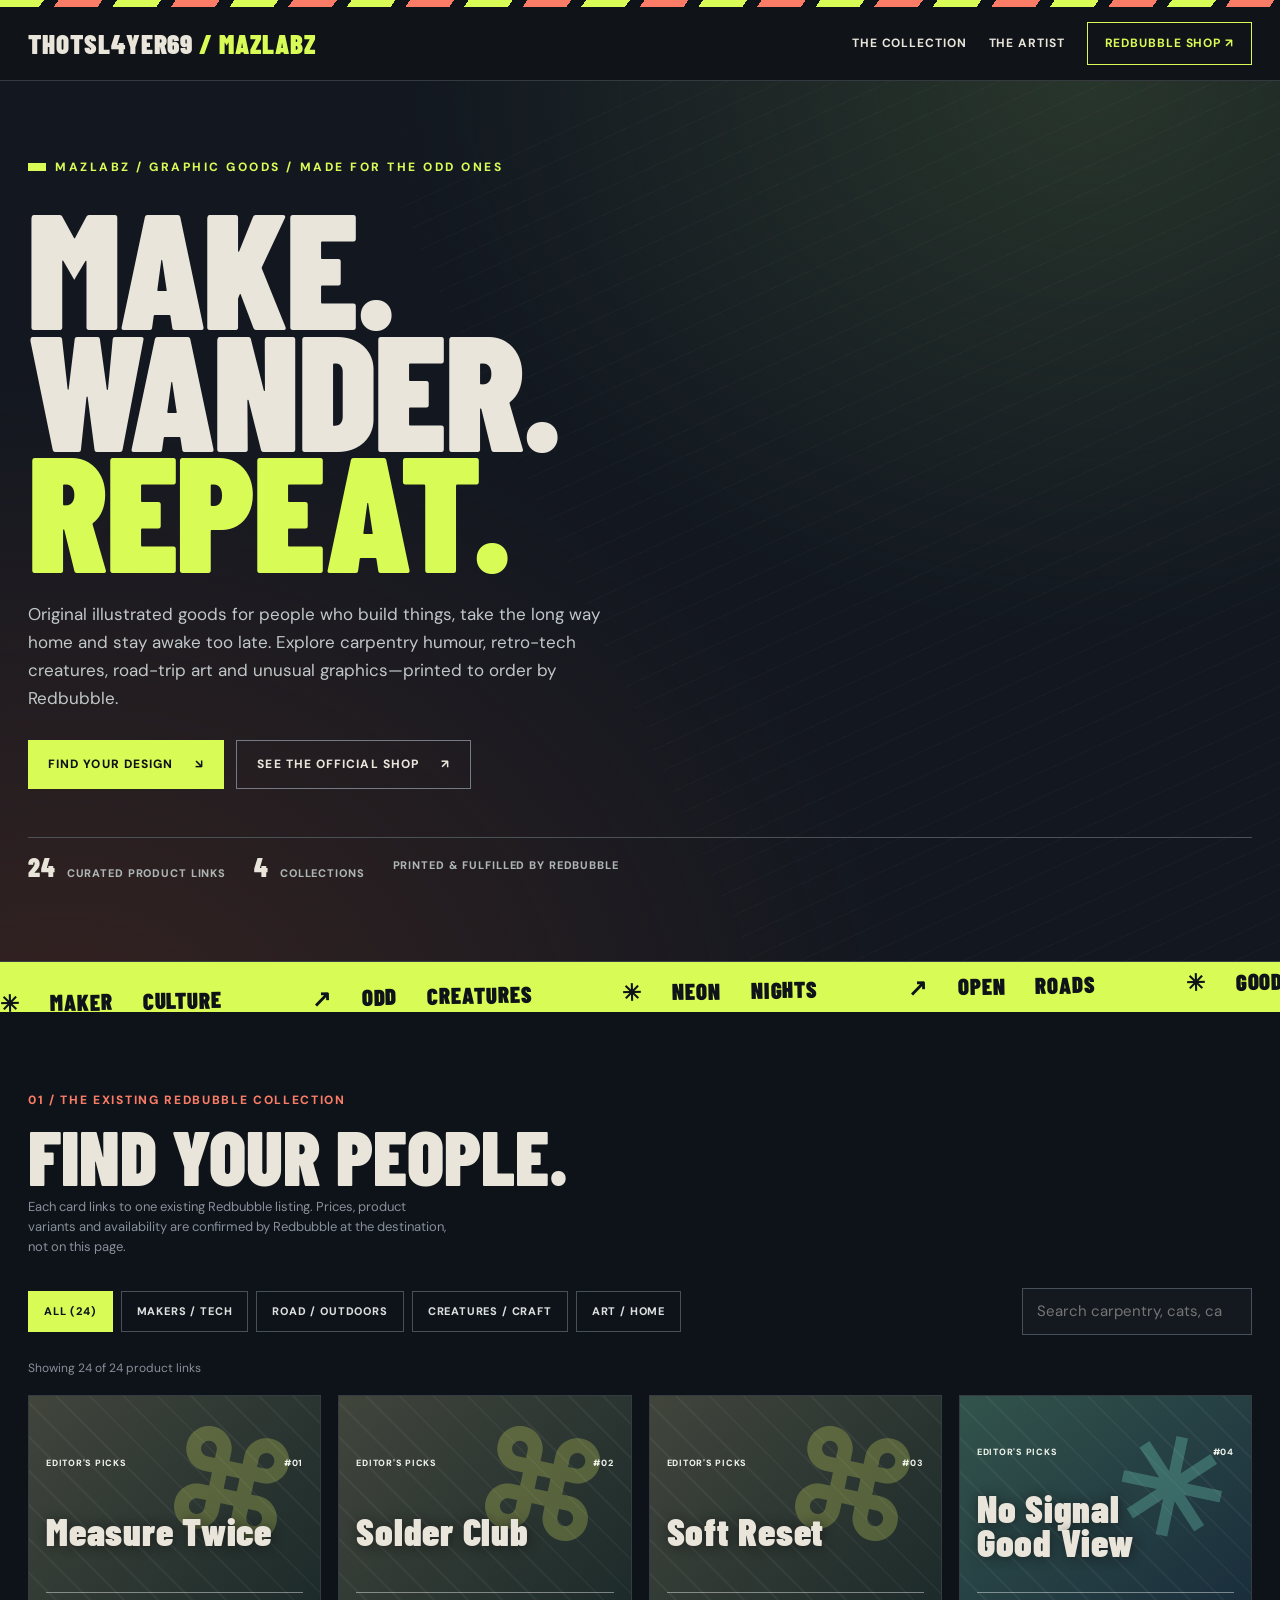
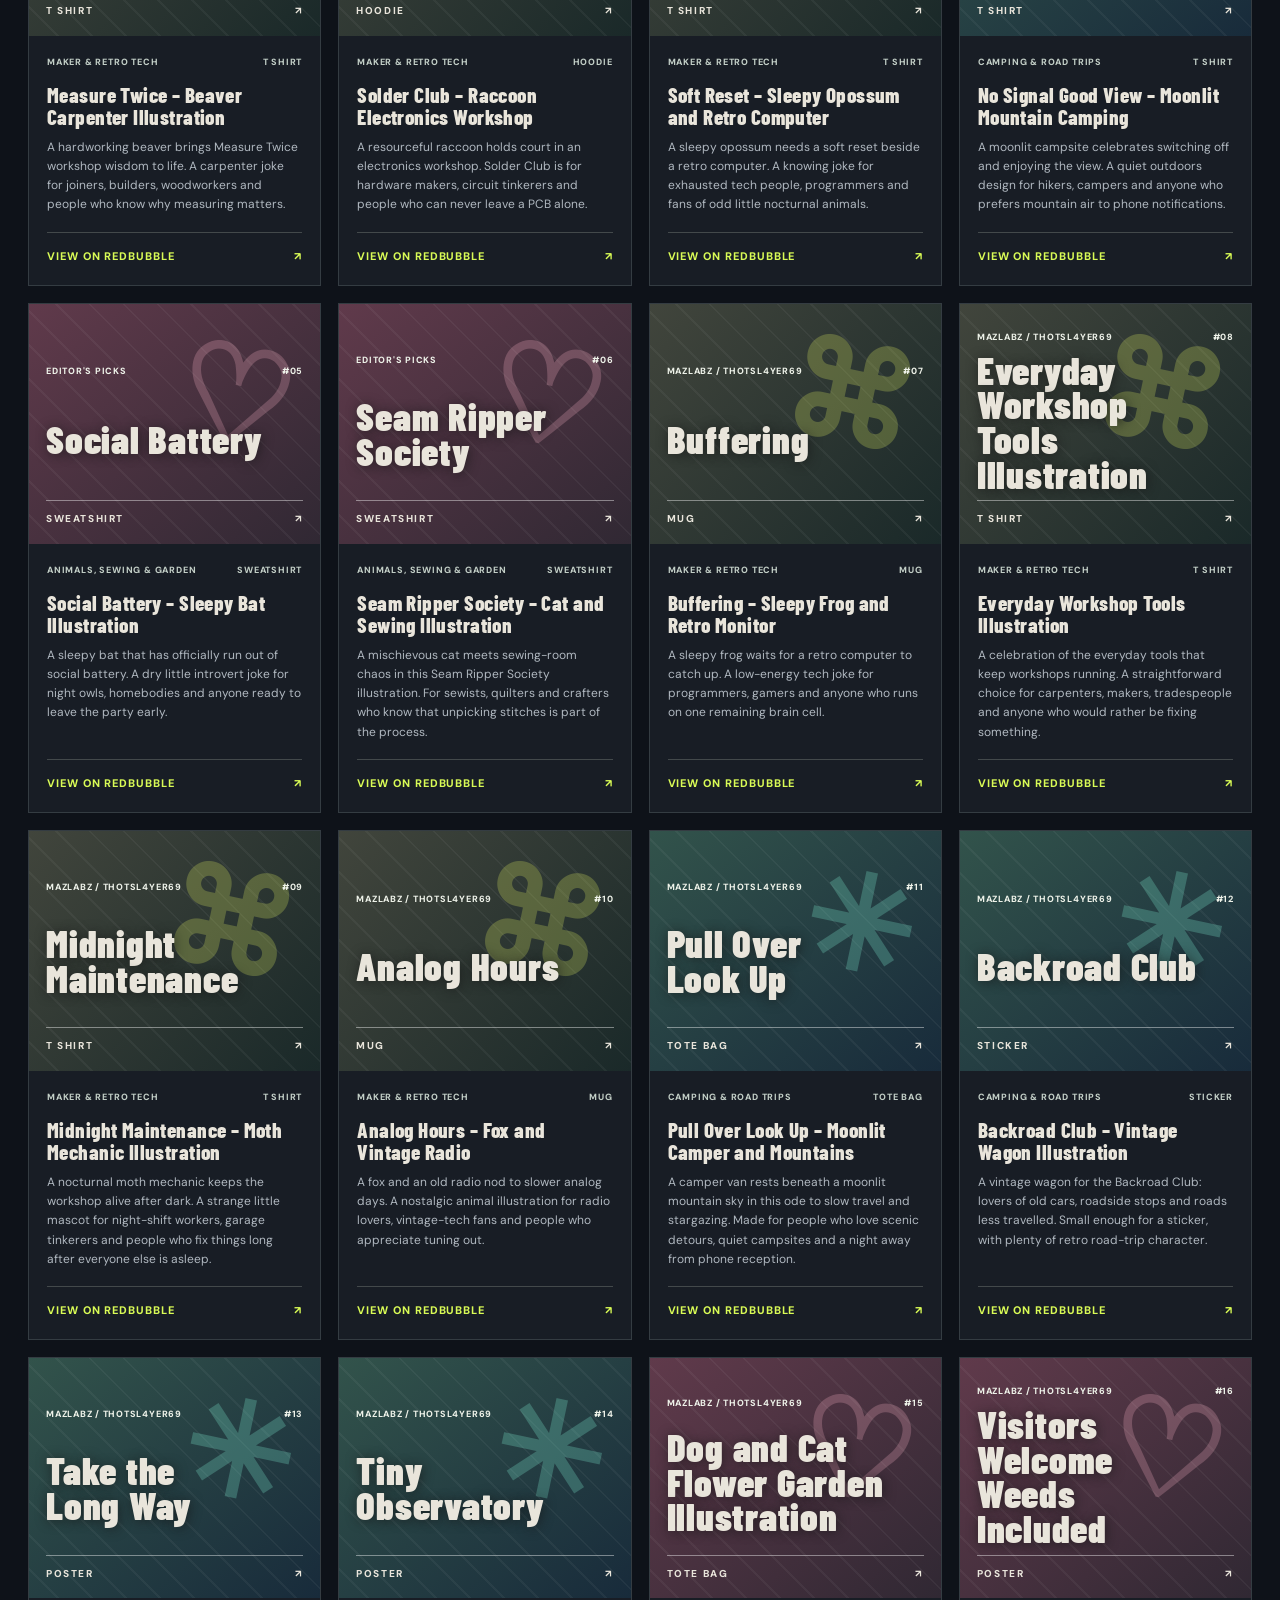
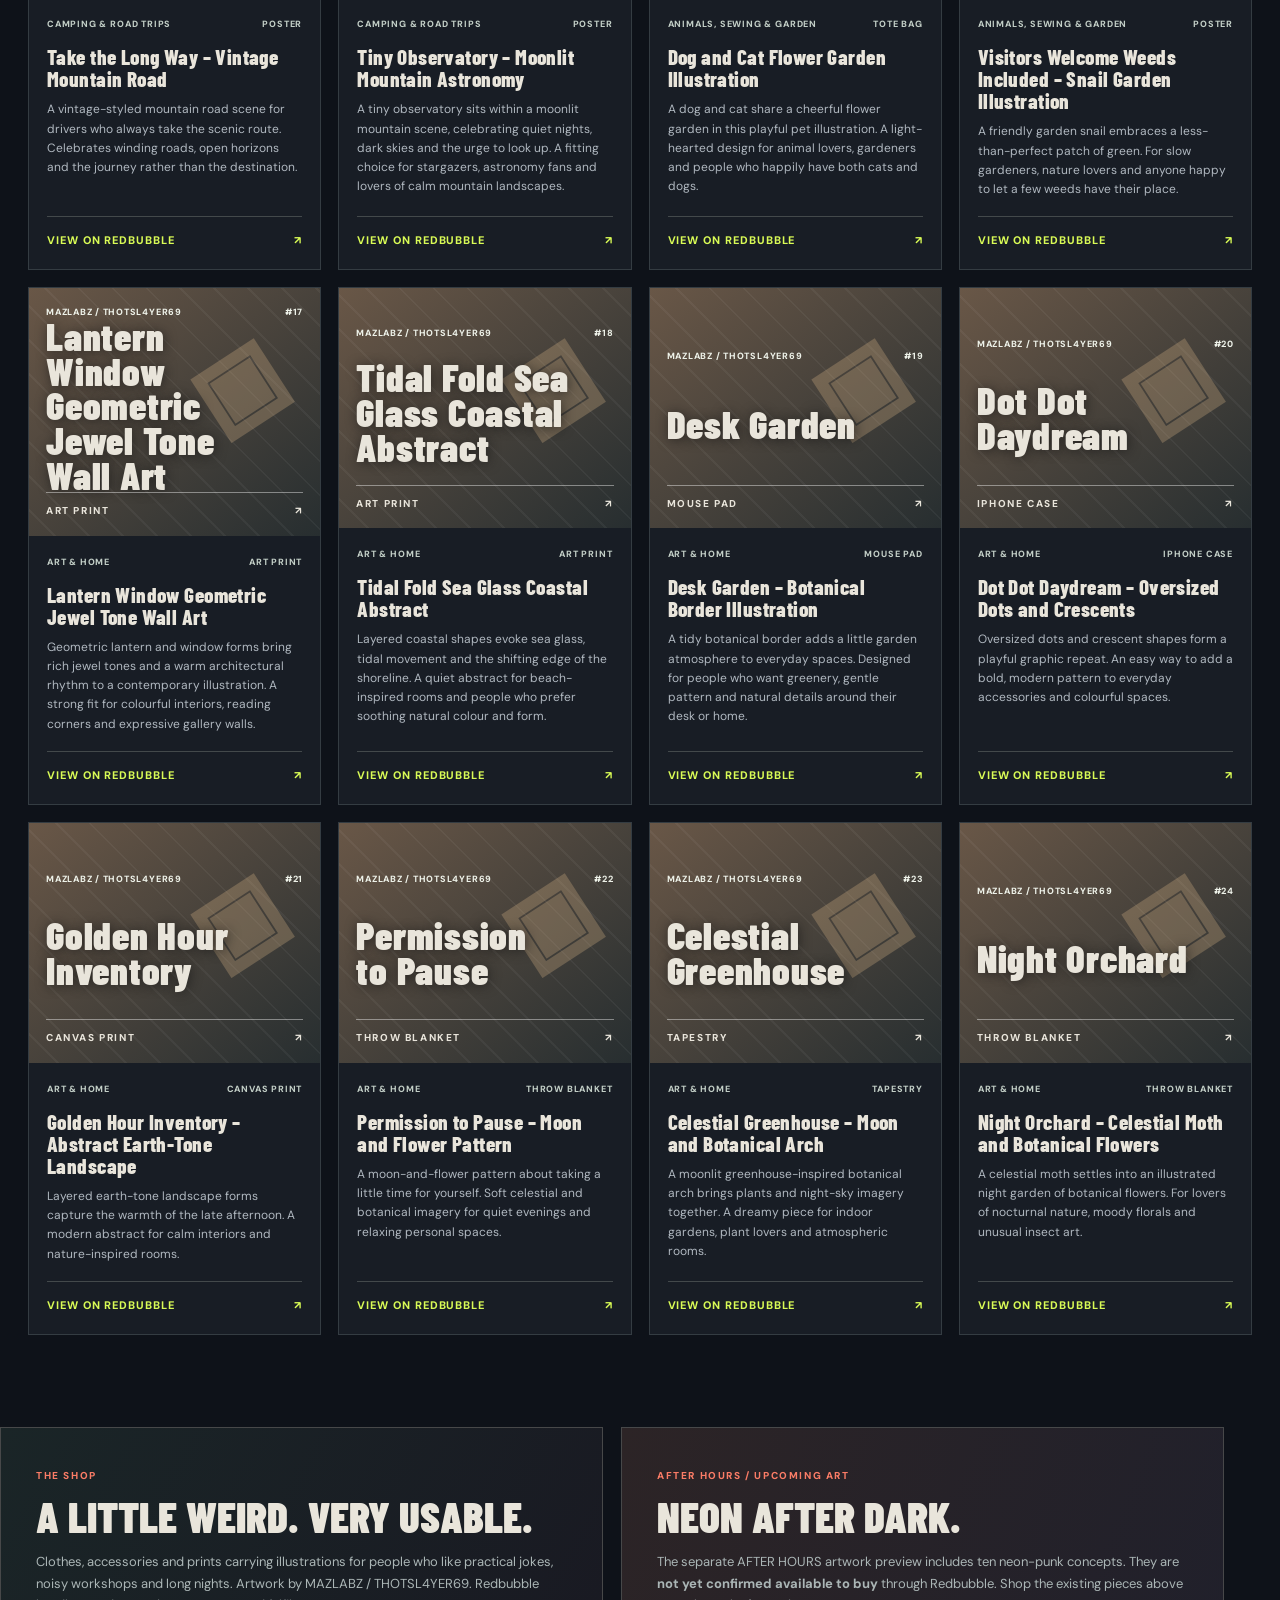
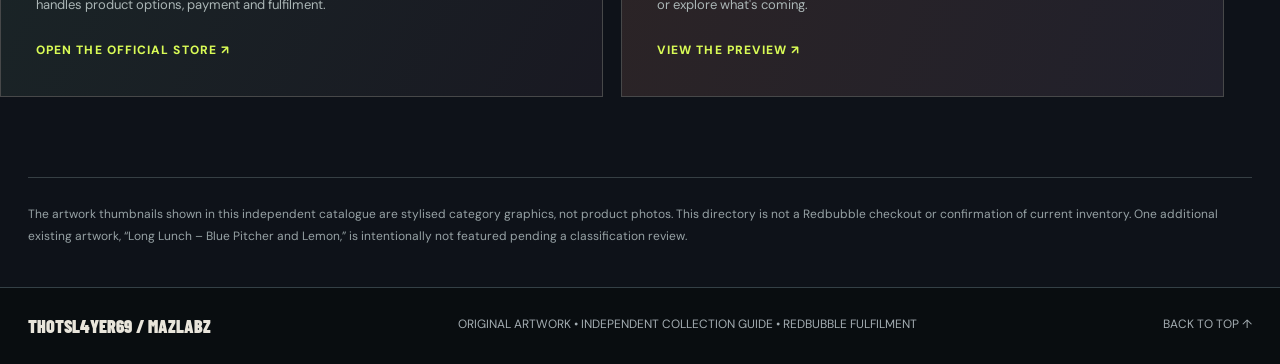
==== shop/index.html @ 7f25a006 "Build 24-design buyer-facing MAZLABZ shop landing page with direct Redbubble links" ====
<!doctype html><html lang="en"><head><meta charset="utf-8"><meta name="viewport" content="width=device-width, initial-scale=1"><meta name="theme-color" content="#101216"><meta name="description" content="MAZLABZ illustrated merch: carpenter humour, retro tech animals, camping artwork, botanical patterns and creative gifts. Explore the THOTSL4YER69 Redbubble shop."><meta property="og:type" content="website"><meta property="og:title" content="THOTSL4YER69 / MAZLABZ — Illustrated Merch"><meta property="og:description" content="Built for the makers, wanderers, night owls and oddballs. Explore 24 existing Redbubble artworks."><title>THOTSL4YER69 — MAZLABZ Graphic Goods</title><script type="application/ld+json">{"@context":"https://schema.org","@type":"CollectionPage","name":"THOTSL4YER69 | MAZLABZ Illustrated Merchandise","description":"Curated MAZLABZ print-on-demand designs for builders, coders, campers, crafters and home decor.","mainEntity":{"@type":"ItemList","numberOfItems":24,"itemListElement":[{"@type":"ListItem","position":1,"name":"Measure Twice – Beaver Carpenter Illustration","url":"https://www.redbubble.com/i/t-shirt/Measure-Twice-Beaver-Carpenter-Illustration-by-ThotSl4yer69/184817399/z5wf"},{"@type":"ListItem","position":2,"name":"Solder Club – Raccoon Electronics Workshop","url":"https://www.redbubble.com/i/hoodie/Solder-Club-Raccoon-Electronics-Workshop-by-ThotSl4yer69/184817513/2j5j"},{"@type":"ListItem","position":3,"name":"Soft Reset – Sleepy Opossum and Retro Computer","url":"https://www.redbubble.com/i/t-shirt/Soft-Reset-Sleepy-Opossum-and-Retro-Computer-by-ThotSl4yer69/184817388/z5wf"},{"@type":"ListItem","position":4,"name":"No Signal Good View – Moonlit Mountain Camping","url":"https://www.redbubble.com/i/t-shirt/No-Signal-Good-View-Moonlit-Mountain-Camping-by-ThotSl4yer69/184817411/z5wf"},{"@type":"ListItem","position":5,"name":"Social Battery – Sleepy Bat Illustration","url":"https://www.redbubble.com/i/sweatshirt/Social-Battery-Sleepy-Bat-Illustration-by-ThotSl4yer69/184817428/du6s"},{"@type":"ListItem","position":6,"name":"Seam Ripper Society – Cat and Sewing Illustration","url":"https://www.redbubble.com/i/sweatshirt/Seam-Ripper-Society-Cat-and-Sewing-Illustration-by-ThotSl4yer69/184817799/du6s"},{"@type":"ListItem","position":7,"name":"Buffering – Sleepy Frog and Retro Monitor","url":"https://www.redbubble.com/i/mug/Buffering-Sleepy-Frog-and-Retro-Monitor-by-ThotSl4yer69/184817575/7yqg"},{"@type":"ListItem","position":8,"name":"Everyday Workshop Tools Illustration","url":"https://www.redbubble.com/i/t-shirt/Everyday-Workshop-Tools-Illustration-by-ThotSl4yer69/184817829/z5wf"},{"@type":"ListItem","position":9,"name":"Midnight Maintenance – Moth Mechanic Illustration","url":"https://www.redbubble.com/i/t-shirt/Midnight-Maintenance-Moth-Mechanic-Illustration-by-ThotSl4yer69/184817359/z5wf"},{"@type":"ListItem","position":10,"name":"Analog Hours – Fox and Vintage Radio","url":"https://www.redbubble.com/i/mug/Analog-Hours-Fox-and-Vintage-Radio-by-ThotSl4yer69/184817556/7yqg"},{"@type":"ListItem","position":11,"name":"Pull Over Look Up – Moonlit Camper and Mountains","url":"https://www.redbubble.com/i/tote-bag/Pull-Over-Look-Up-Moonlit-Camper-and-Mountains-by-ThotSl4yer69/184817808/7prg"},{"@type":"ListItem","position":12,"name":"Backroad Club – Vintage Wagon Illustration","url":"https://www.redbubble.com/i/sticker/Backroad-Club-Vintage-Wagon-Illustration-by-ThotSl4yer69/184817760/7sgk"},{"@type":"ListItem","position":13,"name":"Take the Long Way – Vintage Mountain Road","url":"https://www.redbubble.com/i/poster/Take-the-Long-Way-Vintage-Mountain-Road-by-ThotSl4yer69/184817702/flk2"},{"@type":"ListItem","position":14,"name":"Tiny Observatory – Moonlit Mountain Astronomy","url":"https://www.redbubble.com/i/poster/Tiny-Observatory-Moonlit-Mountain-Astronomy-by-ThotSl4yer69/184817750/flk2"},{"@type":"ListItem","position":15,"name":"Dog and Cat Flower Garden Illustration","url":"https://www.redbubble.com/i/tote-bag/Dog-and-Cat-Flower-Garden-Illustration-by-ThotSl4yer69/184817909/7prg"},{"@type":"ListItem","position":16,"name":"Visitors Welcome Weeds Included – Snail Garden Illustration","url":"https://www.redbubble.com/i/poster/Visitors-Welcome-Weeds-Included-Snail-Garden-Illustration-by-ThotSl4yer69/184817790/flk2"},{"@type":"ListItem","position":17,"name":"Lantern Window Geometric Jewel Tone Wall Art","url":"https://www.redbubble.com/i/art-print/Lantern-Window-Geometric-Jewel-Tone-Wall-Art-by-ThotSl4yer69/184818361/wqnt"},{"@type":"ListItem","position":18,"name":"Tidal Fold Sea Glass Coastal Abstract","url":"https://www.redbubble.com/i/art-print/Tidal-Fold-Sea-Glass-Coastal-Abstract-by-ThotSl4yer69/184818336/wqnt"},{"@type":"ListItem","position":19,"name":"Desk Garden – Botanical Border Illustration","url":"https://www.redbubble.com/i/mouse-pad/Desk-Garden-Botanical-Border-Illustration-by-ThotSl4yer69/184817813/4qvw"},{"@type":"ListItem","position":20,"name":"Dot Dot Daydream – Oversized Dots and Crescents","url":"https://www.redbubble.com/i/iphone-case/Dot-Dot-Daydream-Oversized-Dots-and-Crescents-by-ThotSl4yer69/184817778/hvg3"},{"@type":"ListItem","position":21,"name":"Golden Hour Inventory – Abstract Earth-Tone Landscape","url":"https://www.redbubble.com/i/canvas-print/Golden-Hour-Inventory-Abstract-Earth-Tone-Landscape-by-ThotSl4yer69/184817735/5mul"},{"@type":"ListItem","position":22,"name":"Permission to Pause – Moon and Flower Pattern","url":"https://www.redbubble.com/i/throw-blanket/Permission-to-Pause-Moon-and-Flower-Pattern-by-ThotSl4yer69/184817712/vzy2"},{"@type":"ListItem","position":23,"name":"Celestial Greenhouse – Moon and Botanical Arch","url":"https://www.redbubble.com/i/tapestry/Celestial-Greenhouse-Moon-and-Botanical-Arch-by-ThotSl4yer69/184817685/g6gv"},{"@type":"ListItem","position":24,"name":"Night Orchard – Celestial Moth and Botanical Flowers","url":"https://www.redbubble.com/i/throw-blanket/Night-Orchard-Celestial-Moth-and-Botanical-Flowers-by-ThotSl4yer69/184817659/vzy2"}]}}</script>
<style>
@import url('https://fonts.googleapis.com/css2?family=Barlow+Condensed:wght@600;700;800;900&family=DM+Sans:wght@400;500;600;700&display=swap');
:root{--ink:#0e1219;--ash:#88909b;--bone:#e9e5db;--lime:#d9fb56;--coral:#fa7c66;--line:#394048;--panel:#181d25;--head:'Barlow Condensed',Impact,'Arial Narrow',sans-serif;--body:'DM Sans',system-ui,sans-serif;color-scheme:dark}
*{box-sizing:border-box}html{scroll-behavior:smooth}body{margin:0;color:var(--bone);background:var(--ink);font:15px/1.56 var(--body)}button,input{font:inherit}a{color:inherit;text-decoration:none}a:focus-visible,button:focus-visible,input:focus-visible{outline:3px solid var(--lime);outline-offset:4px}
.rail{height:7px;background:repeating-linear-gradient(125deg,var(--lime) 0 36px,var(--ink) 36px 48px,var(--coral) 48px 84px,var(--ink) 84px 96px)}.wrap{width:min(1410px,calc(100% - 56px));margin:auto}
header{position:sticky;top:0;z-index:9;background:#11151af5;border-bottom:1px solid #353a40;backdrop-filter:blur(13px)}header .wrap{height:73px;display:flex;align-items:center;justify-content:space-between;gap:18px}.logo{font:900 27px/.92 var(--head);letter-spacing:.035em}.logo span{color:var(--lime)}.nav{display:flex;align-items:center;gap:22px;font-weight:700;font-size:12px;letter-spacing:.075em}.nav a:hover,.text-link:hover{color:var(--lime)}.nav .outlined{border:1px solid var(--lime);padding:11px 17px;color:var(--lime)}
.hero{position:relative;overflow:hidden;border-bottom:1px solid var(--line);background:radial-gradient(ellipse at 85% 0%,#28352b,transparent 45%),radial-gradient(ellipse at 5% 110%,#352321,transparent 50%),#121720}.hero:before{content:'';pointer-events:none;position:absolute;inset:-150px -300px -250px auto;width:75%;transform:rotate(-25deg);background:repeating-linear-gradient(0deg,transparent 0 22px,#ffffff06 22px 23px)}.hero .wrap{position:relative;padding:74px 0 79px}.eyebrow{display:inline-flex;align-items:center;gap:9px;color:var(--lime);font:800 12px var(--body);letter-spacing:.21em;text-transform:uppercase}.eyebrow:before{content:'';width:18px;height:8px;background:var(--lime)}h1{font:900 clamp(78px,12.8vw,186px)/.74 var(--head);letter-spacing:-.015em;margin:26px 0 32px;max-width:1300px}h1 em{font-style:normal;color:var(--lime)}.hero p{font-size:17px;line-height:1.65;max-width:610px;color:#c1c8c9}.cta{display:flex;gap:12px;flex-wrap:wrap;margin:28px 0 0}.action{display:inline-flex;gap:22px;justify-content:space-between;align-items:center;padding:14px 20px;text-transform:uppercase;font-size:12px;letter-spacing:.09em;font-weight:800}.action.primary{background:var(--lime);color:var(--ink)}.action.secondary{border:1px solid #737c84}.hero-stats{display:flex;gap:28px;flex-wrap:wrap;margin-top:48px;border-top:1px solid #4b5255;padding-top:19px;color:#aeb5b5;letter-spacing:.08em;font-size:11px;font-weight:800;text-transform:uppercase}.hero-stats strong{color:var(--bone);font:900 26px/.8 var(--head);display:inline-block;margin-right:7px}
.marquee{overflow:hidden;white-space:nowrap;background:var(--lime);color:var(--ink);font:900 23px var(--head);letter-spacing:.04em;padding:11px 0;word-spacing:24px}.marquee span{display:inline-block;transform:rotate(-1deg)}
.catalogue{padding:79px 0 50px}.section-kicker{color:var(--coral);font-weight:800;font-size:12px;letter-spacing:.14em}.section-head{display:flex;align-items:end;justify-content:space-between;gap:15px}.section-head h2{font:900 clamp(46px,6vw,82px)/.95 var(--head);margin:9px 0 5px}.section-head p{font-size:13px;color:var(--ash);max-width:420px;margin:0}.controls{display:flex;align-items:center;justify-content:space-between;gap:16px;flex-wrap:wrap;margin:30px 0 24px}.filters{display:flex;gap:8px;flex-wrap:wrap}.filter{border:1px solid #46505b;background:transparent;color:#dbe0df;padding:11px 15px;font-size:11px;font-weight:800;text-transform:uppercase;letter-spacing:.075em;cursor:pointer;transition:all .16s}.filter[aria-pressed="true"]{background:var(--lime);color:var(--ink);border-color:var(--lime)}.filter:hover{border-color:var(--lime)}.search{border:1px solid #46505b;color:var(--bone);background:#14191f;min-width:230px;padding:11px 14px;outline-offset:4px}.count{color:var(--ash);font-size:12px;margin-bottom:17px}.products{display:grid;grid-template-columns:repeat(4,minmax(0,1fr));gap:17px}.work{background:var(--panel);border:1px solid #343c42;min-width:0;display:flex;flex-direction:column;transition:transform .2s,border-color .2s}.work:hover{border-color:var(--lime);transform:translateY(-4px)}.work[hidden]{display:none}.work-visual{position:relative;min-height:240px;background:linear-gradient(130deg,#41453c,#1a2929);overflow:hidden;display:flex;flex-direction:column;justify-content:space-between;padding:17px}.work-visual:before{content:"";position:absolute;inset:-40% -30%;background:repeating-linear-gradient(35deg,transparent 0 22px,#ffffff0b 22px 24px);transform:rotate(10deg)}.work.road .work-visual{background:linear-gradient(140deg,#32534b,#182b3b)}.work.craft .work-visual{background:linear-gradient(140deg,#603a4b,#302833)}.work.art .work-visual{background:linear-gradient(140deg,#695747,#272e30)}.work-visual-top{position:relative;display:flex;justify-content:space-between;gap:8px;font-weight:800;font-size:9px;letter-spacing:.085em;color:#eef2e9}.sigil{position:absolute;right:26px;top:36px;color:#eafa64;font:900 130px/.8 var(--head);transform:rotate(12deg);opacity:.24}.work.craft .sigil{color:#ffb7ca}.work.road .sigil{color:#88ffe0}.work.art .sigil{color:#fbd099}.work-visual-name{position:relative;font:900 clamp(34px,3vw,48px)/.9 var(--head);letter-spacing:.02em;max-width:92%;text-wrap:balance;text-shadow:1px 1px 12px #151515a8}.work-type{position:relative;font-weight:800;font-size:10px;letter-spacing:.16em;text-transform:uppercase;display:flex;justify-content:space-between;align-items:center;border-top:1px solid #ffffff6a;padding-top:10px}.work-info{padding:19px 18px 20px;display:flex;flex-direction:column;flex:1}.meta{display:flex;justify-content:space-between;gap:6px;color:#c3cfc7;font-size:9px;letter-spacing:.09em;text-transform:uppercase;font-weight:800}.work-info h3{font:800 21px/1.05 var(--head);letter-spacing:.02em;margin:15px 0 10px}.work-info p{margin:0 0 17px;font-size:12px;color:#b0b8c0;flex:1;line-height:1.6}.product-link{display:flex;align-items:center;justify-content:space-between;gap:6px;border-top:1px solid #43494b;padding-top:15px;color:var(--lime);font-weight:800;font-size:11px;letter-spacing:.085em}.product-link:hover{color:#fff}
.zero{display:none;padding:35px;border:1px dashed #637169;color:#ced9cf}.zero.show{display:block}.strip{display:grid;grid-template-columns:1fr 1fr;gap:18px;margin:42px 0 80px}.panel{padding:35px;border:1px solid #474849;background:linear-gradient(120deg,#1a2527,#191922)}.panel.alt{background:linear-gradient(110deg,#2c2426,#20202b)}.panel h2{font:900 43px/1 var(--head);margin:9px 0 13px}.panel p{font-size:13px;color:#abb6b6;line-height:1.65}.panel a{display:inline-block;margin-top:12px;color:var(--lime);font-weight:800;font-size:12px;text-transform:uppercase;letter-spacing:.09em}.panel .chip{font-size:10px;font-weight:800;color:var(--coral);letter-spacing:.16em}.notes{color:#97a2a5;font-size:12px;line-height:1.8;border-top:1px solid #363f44;padding:26px 0 40px}footer{background:#090d10;border-top:1px solid #344046}footer .wrap{display:flex;justify-content:space-between;flex-wrap:wrap;gap:12px;padding:27px 0;color:#a4adb2;font-size:12px}footer strong{font:900 18px var(--head);color:var(--bone)}@media(max-width:1200px){.products{grid-template-columns:repeat(3,minmax(0,1fr))}}@media(max-width:850px){.products{grid-template-columns:repeat(2,minmax(0,1fr))}.strip{grid-template-columns:1fr}}@media(max-width:550px){.wrap{width:calc(100% - 32px)}.nav a:not(.outlined){display:none}.logo{font-size:22px}header .wrap{height:65px}.hero .wrap{padding:60px 0 70px}h1{font-size:clamp(69px,16.6vw,110px)}.hero p{font-size:14px}.hero-stats{gap:13px;font-size:10px}.products{grid-template-columns:1fr;gap:15px}.work-visual{min-height:220px}.work-visual-name{font-size:45px}.catalogue{padding-top:54px}.section-head{display:block}.section-head h2{font-size:56px}.search{width:100%}.strip{margin:26px 0 45px}.panel{padding:23px}.marquee{font-size:17px}.filters{gap:6px}.filter{padding:10px 11px;font-size:10px}}@media(prefers-reduced-motion:reduce){*,*:before,*:after{scroll-behavior:auto!important;transition:none!important}}
</style></head><body><div class="rail"></div><header><div class="wrap"><a class="logo" href="#top">THOTSL4YER69 <span>/ MAZLABZ</span></a><nav class="nav"><a href="#collection">THE COLLECTION</a><a href="#about">THE ARTIST</a><a class="outlined" href="https://www.redbubble.com/people/ThotSl4yer69/shop" target="_blank" rel="noopener noreferrer">REDBUBBLE SHOP ↗</a></nav></div></header><main id="top"><section class="hero"><div class="wrap"><div class="eyebrow">MAZLABZ / GRAPHIC GOODS / MADE FOR THE ODD ONES</div><h1>MAKE.<br>WANDER.<br><em>REPEAT.</em></h1><p>Original illustrated goods for people who build things, take the long way home and stay awake too late. Explore carpentry humour, retro-tech creatures, road-trip art and unusual graphics—printed to order by Redbubble.</p><div class="cta"><a class="action primary" href="#collection">FIND YOUR DESIGN <span aria-hidden="true">↘</span></a><a class="action secondary" href="https://www.redbubble.com/people/ThotSl4yer69/shop" rel="noopener noreferrer" target="_blank">SEE THE OFFICIAL SHOP <span aria-hidden="true">↗</span></a></div><div class="hero-stats"><span><strong>24</strong> CURATED PRODUCT LINKS</span><span><strong>4</strong> COLLECTIONS</span><span>PRINTED &amp; FULFILLED BY REDBUBBLE</span></div></div></section><div class="marquee" aria-hidden="true"><span>✳ MAKER CULTURE&nbsp;&nbsp; ↗ ODD CREATURES&nbsp;&nbsp; ✳ NEON NIGHTS&nbsp;&nbsp; ↗ OPEN ROADS&nbsp;&nbsp; ✳ GOOD TROUBLE&nbsp;&nbsp; ↗ &nbsp;&nbsp; ✳ MAKER CULTURE</span></div><section id="collection" class="catalogue"><div class="wrap"><div class="section-kicker">01 / THE EXISTING REDBUBBLE COLLECTION</div><div class="section-head"><div><h2>FIND YOUR PEOPLE.</h2><p>Each card links to one existing Redbubble listing. Prices, product variants and availability are confirmed by Redbubble at the destination, not on this page.</p></div></div><div class="controls"><div class="filters" role="group" aria-label="Filter by interest"><button type="button" class="filter" data-filter="all" aria-pressed="true">ALL (24)</button><button type="button" class="filter" data-filter="maker" aria-pressed="false">MAKERS / TECH</button><button type="button" class="filter" data-filter="road" aria-pressed="false">ROAD / OUTDOORS</button><button type="button" class="filter" data-filter="craft" aria-pressed="false">CREATURES / CRAFT</button><button type="button" class="filter" data-filter="art" aria-pressed="false">ART / HOME</button></div><input class="search" type="search" autocomplete="off" placeholder="Search carpentry, cats, camping…" aria-label="Search the 24 products"></div><div class="count" id="results" aria-live="polite">Showing all 24 product links</div><div class="products" id="products"><article class="work maker" data-category="maker" data-search="measure twice – beaver carpenter illustration a hardworking beaver brings measure twice workshop wisdom to life. a carpenter joke for joiners, builders, woodworkers and people who know why measuring matters. maker &amp; retro tech t shirt" aria-labelledby="product-0"><div class="work-visual"><div class="art-pattern"></div><span class="sigil" aria-hidden="true">⌘</span><div class="work-visual-top"><span>EDITOR'S PICKS</span><span>#01</span></div><div class="work-visual-name">Measure Twice</div><div class="work-type">T Shirt <span aria-hidden="true">↗</span></div></div><div class="work-info"><div class="meta"><span>Maker &amp; Retro Tech</span><span>T Shirt</span></div><h3 id="product-0">Measure Twice – Beaver Carpenter Illustration</h3><p>A hardworking beaver brings Measure Twice workshop wisdom to life. A carpenter joke for joiners, builders, woodworkers and people who know why measuring matters.</p><a class="product-link" href="https://www.redbubble.com/i/t-shirt/Measure-Twice-Beaver-Carpenter-Illustration-by-ThotSl4yer69/184817399/z5wf" target="_blank" rel="noopener noreferrer" aria-label="See Measure Twice – Beaver Carpenter Illustration on Redbubble">VIEW ON REDBUBBLE <span aria-hidden="true">↗</span></a></div></article>
<article class="work maker" data-category="maker" data-search="solder club – raccoon electronics workshop a resourceful raccoon holds court in an electronics workshop. solder club is for hardware makers, circuit tinkerers and people who can never leave a pcb alone. maker &amp; retro tech hoodie" aria-labelledby="product-1"><div class="work-visual"><div class="art-pattern"></div><span class="sigil" aria-hidden="true">⌘</span><div class="work-visual-top"><span>EDITOR'S PICKS</span><span>#02</span></div><div class="work-visual-name">Solder Club</div><div class="work-type">Hoodie <span aria-hidden="true">↗</span></div></div><div class="work-info"><div class="meta"><span>Maker &amp; Retro Tech</span><span>Hoodie</span></div><h3 id="product-1">Solder Club – Raccoon Electronics Workshop</h3><p>A resourceful raccoon holds court in an electronics workshop. Solder Club is for hardware makers, circuit tinkerers and people who can never leave a PCB alone.</p><a class="product-link" href="https://www.redbubble.com/i/hoodie/Solder-Club-Raccoon-Electronics-Workshop-by-ThotSl4yer69/184817513/2j5j" target="_blank" rel="noopener noreferrer" aria-label="See Solder Club – Raccoon Electronics Workshop on Redbubble">VIEW ON REDBUBBLE <span aria-hidden="true">↗</span></a></div></article>
<article class="work maker" data-category="maker" data-search="soft reset – sleepy opossum and retro computer a sleepy opossum needs a soft reset beside a retro computer. a knowing joke for exhausted tech people, programmers and fans of odd little nocturnal animals. maker &amp; retro tech t shirt" aria-labelledby="product-2"><div class="work-visual"><div class="art-pattern"></div><span class="sigil" aria-hidden="true">⌘</span><div class="work-visual-top"><span>EDITOR'S PICKS</span><span>#03</span></div><div class="work-visual-name">Soft Reset</div><div class="work-type">T Shirt <span aria-hidden="true">↗</span></div></div><div class="work-info"><div class="meta"><span>Maker &amp; Retro Tech</span><span>T Shirt</span></div><h3 id="product-2">Soft Reset – Sleepy Opossum and Retro Computer</h3><p>A sleepy opossum needs a soft reset beside a retro computer. A knowing joke for exhausted tech people, programmers and fans of odd little nocturnal animals.</p><a class="product-link" href="https://www.redbubble.com/i/t-shirt/Soft-Reset-Sleepy-Opossum-and-Retro-Computer-by-ThotSl4yer69/184817388/z5wf" target="_blank" rel="noopener noreferrer" aria-label="See Soft Reset – Sleepy Opossum and Retro Computer on Redbubble">VIEW ON REDBUBBLE <span aria-hidden="true">↗</span></a></div></article>
<article class="work road" data-category="road" data-search="no signal good view – moonlit mountain camping a moonlit campsite celebrates switching off and enjoying the view. a quiet outdoors design for hikers, campers and anyone who prefers mountain air to phone notifications. camping &amp; road trips t shirt" aria-labelledby="product-3"><div class="work-visual"><div class="art-pattern"></div><span class="sigil" aria-hidden="true">✳</span><div class="work-visual-top"><span>EDITOR'S PICKS</span><span>#04</span></div><div class="work-visual-name">No Signal Good View</div><div class="work-type">T Shirt <span aria-hidden="true">↗</span></div></div><div class="work-info"><div class="meta"><span>Camping &amp; Road Trips</span><span>T Shirt</span></div><h3 id="product-3">No Signal Good View – Moonlit Mountain Camping</h3><p>A moonlit campsite celebrates switching off and enjoying the view. A quiet outdoors design for hikers, campers and anyone who prefers mountain air to phone notifications.</p><a class="product-link" href="https://www.redbubble.com/i/t-shirt/No-Signal-Good-View-Moonlit-Mountain-Camping-by-ThotSl4yer69/184817411/z5wf" target="_blank" rel="noopener noreferrer" aria-label="See No Signal Good View – Moonlit Mountain Camping on Redbubble">VIEW ON REDBUBBLE <span aria-hidden="true">↗</span></a></div></article>
<article class="work craft" data-category="craft" data-search="social battery – sleepy bat illustration a sleepy bat that has officially run out of social battery. a dry little introvert joke for night owls, homebodies and anyone ready to leave the party early. animals, sewing &amp; garden sweatshirt" aria-labelledby="product-4"><div class="work-visual"><div class="art-pattern"></div><span class="sigil" aria-hidden="true">♡</span><div class="work-visual-top"><span>EDITOR'S PICKS</span><span>#05</span></div><div class="work-visual-name">Social Battery</div><div class="work-type">Sweatshirt <span aria-hidden="true">↗</span></div></div><div class="work-info"><div class="meta"><span>Animals, Sewing &amp; Garden</span><span>Sweatshirt</span></div><h3 id="product-4">Social Battery – Sleepy Bat Illustration</h3><p>A sleepy bat that has officially run out of social battery. A dry little introvert joke for night owls, homebodies and anyone ready to leave the party early.</p><a class="product-link" href="https://www.redbubble.com/i/sweatshirt/Social-Battery-Sleepy-Bat-Illustration-by-ThotSl4yer69/184817428/du6s" target="_blank" rel="noopener noreferrer" aria-label="See Social Battery – Sleepy Bat Illustration on Redbubble">VIEW ON REDBUBBLE <span aria-hidden="true">↗</span></a></div></article>
<article class="work craft" data-category="craft" data-search="seam ripper society – cat and sewing illustration a mischievous cat meets sewing-room chaos in this seam ripper society illustration. for sewists, quilters and crafters who know that unpicking stitches is part of the process. animals, sewing &amp; garden sweatshirt" aria-labelledby="product-5"><div class="work-visual"><div class="art-pattern"></div><span class="sigil" aria-hidden="true">♡</span><div class="work-visual-top"><span>EDITOR'S PICKS</span><span>#06</span></div><div class="work-visual-name">Seam Ripper Society</div><div class="work-type">Sweatshirt <span aria-hidden="true">↗</span></div></div><div class="work-info"><div class="meta"><span>Animals, Sewing &amp; Garden</span><span>Sweatshirt</span></div><h3 id="product-5">Seam Ripper Society – Cat and Sewing Illustration</h3><p>A mischievous cat meets sewing-room chaos in this Seam Ripper Society illustration. For sewists, quilters and crafters who know that unpicking stitches is part of the process.</p><a class="product-link" href="https://www.redbubble.com/i/sweatshirt/Seam-Ripper-Society-Cat-and-Sewing-Illustration-by-ThotSl4yer69/184817799/du6s" target="_blank" rel="noopener noreferrer" aria-label="See Seam Ripper Society – Cat and Sewing Illustration on Redbubble">VIEW ON REDBUBBLE <span aria-hidden="true">↗</span></a></div></article>
<article class="work maker" data-category="maker" data-search="buffering – sleepy frog and retro monitor a sleepy frog waits for a retro computer to catch up. a low-energy tech joke for programmers, gamers and anyone who runs on one remaining brain cell. maker &amp; retro tech mug" aria-labelledby="product-6"><div class="work-visual"><div class="art-pattern"></div><span class="sigil" aria-hidden="true">⌘</span><div class="work-visual-top"><span>MAZLABZ / THOTSL4YER69</span><span>#07</span></div><div class="work-visual-name">Buffering</div><div class="work-type">Mug <span aria-hidden="true">↗</span></div></div><div class="work-info"><div class="meta"><span>Maker &amp; Retro Tech</span><span>Mug</span></div><h3 id="product-6">Buffering – Sleepy Frog and Retro Monitor</h3><p>A sleepy frog waits for a retro computer to catch up. A low-energy tech joke for programmers, gamers and anyone who runs on one remaining brain cell.</p><a class="product-link" href="https://www.redbubble.com/i/mug/Buffering-Sleepy-Frog-and-Retro-Monitor-by-ThotSl4yer69/184817575/7yqg" target="_blank" rel="noopener noreferrer" aria-label="See Buffering – Sleepy Frog and Retro Monitor on Redbubble">VIEW ON REDBUBBLE <span aria-hidden="true">↗</span></a></div></article>
<article class="work maker" data-category="maker" data-search="everyday workshop tools illustration a celebration of the everyday tools that keep workshops running. a straightforward choice for carpenters, makers, tradespeople and anyone who would rather be fixing something. maker &amp; retro tech t shirt" aria-labelledby="product-7"><div class="work-visual"><div class="art-pattern"></div><span class="sigil" aria-hidden="true">⌘</span><div class="work-visual-top"><span>MAZLABZ / THOTSL4YER69</span><span>#08</span></div><div class="work-visual-name">Everyday Workshop Tools Illustration</div><div class="work-type">T Shirt <span aria-hidden="true">↗</span></div></div><div class="work-info"><div class="meta"><span>Maker &amp; Retro Tech</span><span>T Shirt</span></div><h3 id="product-7">Everyday Workshop Tools Illustration</h3><p>A celebration of the everyday tools that keep workshops running. A straightforward choice for carpenters, makers, tradespeople and anyone who would rather be fixing something.</p><a class="product-link" href="https://www.redbubble.com/i/t-shirt/Everyday-Workshop-Tools-Illustration-by-ThotSl4yer69/184817829/z5wf" target="_blank" rel="noopener noreferrer" aria-label="See Everyday Workshop Tools Illustration on Redbubble">VIEW ON REDBUBBLE <span aria-hidden="true">↗</span></a></div></article>
<article class="work maker" data-category="maker" data-search="midnight maintenance – moth mechanic illustration a nocturnal moth mechanic keeps the workshop alive after dark. a strange little mascot for night-shift workers, garage tinkerers and people who fix things long after everyone else is asleep. maker &amp; retro tech t shirt" aria-labelledby="product-8"><div class="work-visual"><div class="art-pattern"></div><span class="sigil" aria-hidden="true">⌘</span><div class="work-visual-top"><span>MAZLABZ / THOTSL4YER69</span><span>#09</span></div><div class="work-visual-name">Midnight Maintenance</div><div class="work-type">T Shirt <span aria-hidden="true">↗</span></div></div><div class="work-info"><div class="meta"><span>Maker &amp; Retro Tech</span><span>T Shirt</span></div><h3 id="product-8">Midnight Maintenance – Moth Mechanic Illustration</h3><p>A nocturnal moth mechanic keeps the workshop alive after dark. A strange little mascot for night-shift workers, garage tinkerers and people who fix things long after everyone else is asleep.</p><a class="product-link" href="https://www.redbubble.com/i/t-shirt/Midnight-Maintenance-Moth-Mechanic-Illustration-by-ThotSl4yer69/184817359/z5wf" target="_blank" rel="noopener noreferrer" aria-label="See Midnight Maintenance – Moth Mechanic Illustration on Redbubble">VIEW ON REDBUBBLE <span aria-hidden="true">↗</span></a></div></article>
<article class="work maker" data-category="maker" data-search="analog hours – fox and vintage radio a fox and an old radio nod to slower analog days. a nostalgic animal illustration for radio lovers, vintage-tech fans and people who appreciate tuning out. maker &amp; retro tech mug" aria-labelledby="product-9"><div class="work-visual"><div class="art-pattern"></div><span class="sigil" aria-hidden="true">⌘</span><div class="work-visual-top"><span>MAZLABZ / THOTSL4YER69</span><span>#10</span></div><div class="work-visual-name">Analog Hours</div><div class="work-type">Mug <span aria-hidden="true">↗</span></div></div><div class="work-info"><div class="meta"><span>Maker &amp; Retro Tech</span><span>Mug</span></div><h3 id="product-9">Analog Hours – Fox and Vintage Radio</h3><p>A fox and an old radio nod to slower analog days. A nostalgic animal illustration for radio lovers, vintage-tech fans and people who appreciate tuning out.</p><a class="product-link" href="https://www.redbubble.com/i/mug/Analog-Hours-Fox-and-Vintage-Radio-by-ThotSl4yer69/184817556/7yqg" target="_blank" rel="noopener noreferrer" aria-label="See Analog Hours – Fox and Vintage Radio on Redbubble">VIEW ON REDBUBBLE <span aria-hidden="true">↗</span></a></div></article>
<article class="work road" data-category="road" data-search="pull over look up – moonlit camper and mountains a camper van rests beneath a moonlit mountain sky in this ode to slow travel and stargazing. made for people who love scenic detours, quiet campsites and a night away from phone reception. camping &amp; road trips tote bag" aria-labelledby="product-10"><div class="work-visual"><div class="art-pattern"></div><span class="sigil" aria-hidden="true">✳</span><div class="work-visual-top"><span>MAZLABZ / THOTSL4YER69</span><span>#11</span></div><div class="work-visual-name">Pull Over Look Up</div><div class="work-type">Tote Bag <span aria-hidden="true">↗</span></div></div><div class="work-info"><div class="meta"><span>Camping &amp; Road Trips</span><span>Tote Bag</span></div><h3 id="product-10">Pull Over Look Up – Moonlit Camper and Mountains</h3><p>A camper van rests beneath a moonlit mountain sky in this ode to slow travel and stargazing. Made for people who love scenic detours, quiet campsites and a night away from phone reception.</p><a class="product-link" href="https://www.redbubble.com/i/tote-bag/Pull-Over-Look-Up-Moonlit-Camper-and-Mountains-by-ThotSl4yer69/184817808/7prg" target="_blank" rel="noopener noreferrer" aria-label="See Pull Over Look Up – Moonlit Camper and Mountains on Redbubble">VIEW ON REDBUBBLE <span aria-hidden="true">↗</span></a></div></article>
<article class="work road" data-category="road" data-search="backroad club – vintage wagon illustration a vintage wagon for the backroad club: lovers of old cars, roadside stops and roads less travelled. small enough for a sticker, with plenty of retro road-trip character. camping &amp; road trips sticker" aria-labelledby="product-11"><div class="work-visual"><div class="art-pattern"></div><span class="sigil" aria-hidden="true">✳</span><div class="work-visual-top"><span>MAZLABZ / THOTSL4YER69</span><span>#12</span></div><div class="work-visual-name">Backroad Club</div><div class="work-type">Sticker <span aria-hidden="true">↗</span></div></div><div class="work-info"><div class="meta"><span>Camping &amp; Road Trips</span><span>Sticker</span></div><h3 id="product-11">Backroad Club – Vintage Wagon Illustration</h3><p>A vintage wagon for the Backroad Club: lovers of old cars, roadside stops and roads less travelled. Small enough for a sticker, with plenty of retro road-trip character.</p><a class="product-link" href="https://www.redbubble.com/i/sticker/Backroad-Club-Vintage-Wagon-Illustration-by-ThotSl4yer69/184817760/7sgk" target="_blank" rel="noopener noreferrer" aria-label="See Backroad Club – Vintage Wagon Illustration on Redbubble">VIEW ON REDBUBBLE <span aria-hidden="true">↗</span></a></div></article>
<article class="work road" data-category="road" data-search="take the long way – vintage mountain road a vintage-styled mountain road scene for drivers who always take the scenic route. celebrates winding roads, open horizons and the journey rather than the destination. camping &amp; road trips poster" aria-labelledby="product-12"><div class="work-visual"><div class="art-pattern"></div><span class="sigil" aria-hidden="true">✳</span><div class="work-visual-top"><span>MAZLABZ / THOTSL4YER69</span><span>#13</span></div><div class="work-visual-name">Take the Long Way</div><div class="work-type">Poster <span aria-hidden="true">↗</span></div></div><div class="work-info"><div class="meta"><span>Camping &amp; Road Trips</span><span>Poster</span></div><h3 id="product-12">Take the Long Way – Vintage Mountain Road</h3><p>A vintage-styled mountain road scene for drivers who always take the scenic route. Celebrates winding roads, open horizons and the journey rather than the destination.</p><a class="product-link" href="https://www.redbubble.com/i/poster/Take-the-Long-Way-Vintage-Mountain-Road-by-ThotSl4yer69/184817702/flk2" target="_blank" rel="noopener noreferrer" aria-label="See Take the Long Way – Vintage Mountain Road on Redbubble">VIEW ON REDBUBBLE <span aria-hidden="true">↗</span></a></div></article>
<article class="work road" data-category="road" data-search="tiny observatory – moonlit mountain astronomy a tiny observatory sits within a moonlit mountain scene, celebrating quiet nights, dark skies and the urge to look up. a fitting choice for stargazers, astronomy fans and lovers of calm mountain landscapes. camping &amp; road trips poster" aria-labelledby="product-13"><div class="work-visual"><div class="art-pattern"></div><span class="sigil" aria-hidden="true">✳</span><div class="work-visual-top"><span>MAZLABZ / THOTSL4YER69</span><span>#14</span></div><div class="work-visual-name">Tiny Observatory</div><div class="work-type">Poster <span aria-hidden="true">↗</span></div></div><div class="work-info"><div class="meta"><span>Camping &amp; Road Trips</span><span>Poster</span></div><h3 id="product-13">Tiny Observatory – Moonlit Mountain Astronomy</h3><p>A tiny observatory sits within a moonlit mountain scene, celebrating quiet nights, dark skies and the urge to look up. A fitting choice for stargazers, astronomy fans and lovers of calm mountain landscapes.</p><a class="product-link" href="https://www.redbubble.com/i/poster/Tiny-Observatory-Moonlit-Mountain-Astronomy-by-ThotSl4yer69/184817750/flk2" target="_blank" rel="noopener noreferrer" aria-label="See Tiny Observatory – Moonlit Mountain Astronomy on Redbubble">VIEW ON REDBUBBLE <span aria-hidden="true">↗</span></a></div></article>
<article class="work craft" data-category="craft" data-search="dog and cat flower garden illustration a dog and cat share a cheerful flower garden in this playful pet illustration. a light-hearted design for animal lovers, gardeners and people who happily have both cats and dogs. animals, sewing &amp; garden tote bag" aria-labelledby="product-14"><div class="work-visual"><div class="art-pattern"></div><span class="sigil" aria-hidden="true">♡</span><div class="work-visual-top"><span>MAZLABZ / THOTSL4YER69</span><span>#15</span></div><div class="work-visual-name">Dog and Cat Flower Garden Illustration</div><div class="work-type">Tote Bag <span aria-hidden="true">↗</span></div></div><div class="work-info"><div class="meta"><span>Animals, Sewing &amp; Garden</span><span>Tote Bag</span></div><h3 id="product-14">Dog and Cat Flower Garden Illustration</h3><p>A dog and cat share a cheerful flower garden in this playful pet illustration. A light-hearted design for animal lovers, gardeners and people who happily have both cats and dogs.</p><a class="product-link" href="https://www.redbubble.com/i/tote-bag/Dog-and-Cat-Flower-Garden-Illustration-by-ThotSl4yer69/184817909/7prg" target="_blank" rel="noopener noreferrer" aria-label="See Dog and Cat Flower Garden Illustration on Redbubble">VIEW ON REDBUBBLE <span aria-hidden="true">↗</span></a></div></article>
<article class="work craft" data-category="craft" data-search="visitors welcome weeds included – snail garden illustration a friendly garden snail embraces a less-than-perfect patch of green. for slow gardeners, nature lovers and anyone happy to let a few weeds have their place. animals, sewing &amp; garden poster" aria-labelledby="product-15"><div class="work-visual"><div class="art-pattern"></div><span class="sigil" aria-hidden="true">♡</span><div class="work-visual-top"><span>MAZLABZ / THOTSL4YER69</span><span>#16</span></div><div class="work-visual-name">Visitors Welcome Weeds Included</div><div class="work-type">Poster <span aria-hidden="true">↗</span></div></div><div class="work-info"><div class="meta"><span>Animals, Sewing &amp; Garden</span><span>Poster</span></div><h3 id="product-15">Visitors Welcome Weeds Included – Snail Garden Illustration</h3><p>A friendly garden snail embraces a less-than-perfect patch of green. For slow gardeners, nature lovers and anyone happy to let a few weeds have their place.</p><a class="product-link" href="https://www.redbubble.com/i/poster/Visitors-Welcome-Weeds-Included-Snail-Garden-Illustration-by-ThotSl4yer69/184817790/flk2" target="_blank" rel="noopener noreferrer" aria-label="See Visitors Welcome Weeds Included – Snail Garden Illustration on Redbubble">VIEW ON REDBUBBLE <span aria-hidden="true">↗</span></a></div></article>
<article class="work art" data-category="art" data-search="lantern window geometric jewel tone wall art geometric lantern and window forms bring rich jewel tones and a warm architectural rhythm to a contemporary illustration. a strong fit for colourful interiors, reading corners and expressive gallery walls. art &amp; home art print" aria-labelledby="product-16"><div class="work-visual"><div class="art-pattern"></div><span class="sigil" aria-hidden="true">◈</span><div class="work-visual-top"><span>MAZLABZ / THOTSL4YER69</span><span>#17</span></div><div class="work-visual-name">Lantern Window Geometric Jewel Tone Wall Art</div><div class="work-type">Art Print <span aria-hidden="true">↗</span></div></div><div class="work-info"><div class="meta"><span>Art &amp; Home</span><span>Art Print</span></div><h3 id="product-16">Lantern Window Geometric Jewel Tone Wall Art</h3><p>Geometric lantern and window forms bring rich jewel tones and a warm architectural rhythm to a contemporary illustration. A strong fit for colourful interiors, reading corners and expressive gallery walls.</p><a class="product-link" href="https://www.redbubble.com/i/art-print/Lantern-Window-Geometric-Jewel-Tone-Wall-Art-by-ThotSl4yer69/184818361/wqnt" target="_blank" rel="noopener noreferrer" aria-label="See Lantern Window Geometric Jewel Tone Wall Art on Redbubble">VIEW ON REDBUBBLE <span aria-hidden="true">↗</span></a></div></article>
<article class="work art" data-category="art" data-search="tidal fold sea glass coastal abstract layered coastal shapes evoke sea glass, tidal movement and the shifting edge of the shoreline. a quiet abstract for beach-inspired rooms and people who prefer soothing natural colour and form. art &amp; home art print" aria-labelledby="product-17"><div class="work-visual"><div class="art-pattern"></div><span class="sigil" aria-hidden="true">◈</span><div class="work-visual-top"><span>MAZLABZ / THOTSL4YER69</span><span>#18</span></div><div class="work-visual-name">Tidal Fold Sea Glass Coastal Abstract</div><div class="work-type">Art Print <span aria-hidden="true">↗</span></div></div><div class="work-info"><div class="meta"><span>Art &amp; Home</span><span>Art Print</span></div><h3 id="product-17">Tidal Fold Sea Glass Coastal Abstract</h3><p>Layered coastal shapes evoke sea glass, tidal movement and the shifting edge of the shoreline. A quiet abstract for beach-inspired rooms and people who prefer soothing natural colour and form.</p><a class="product-link" href="https://www.redbubble.com/i/art-print/Tidal-Fold-Sea-Glass-Coastal-Abstract-by-ThotSl4yer69/184818336/wqnt" target="_blank" rel="noopener noreferrer" aria-label="See Tidal Fold Sea Glass Coastal Abstract on Redbubble">VIEW ON REDBUBBLE <span aria-hidden="true">↗</span></a></div></article>
<article class="work art" data-category="art" data-search="desk garden – botanical border illustration a tidy botanical border adds a little garden atmosphere to everyday spaces. designed for people who want greenery, gentle pattern and natural details around their desk or home. art &amp; home mouse pad" aria-labelledby="product-18"><div class="work-visual"><div class="art-pattern"></div><span class="sigil" aria-hidden="true">◈</span><div class="work-visual-top"><span>MAZLABZ / THOTSL4YER69</span><span>#19</span></div><div class="work-visual-name">Desk Garden</div><div class="work-type">Mouse Pad <span aria-hidden="true">↗</span></div></div><div class="work-info"><div class="meta"><span>Art &amp; Home</span><span>Mouse Pad</span></div><h3 id="product-18">Desk Garden – Botanical Border Illustration</h3><p>A tidy botanical border adds a little garden atmosphere to everyday spaces. Designed for people who want greenery, gentle pattern and natural details around their desk or home.</p><a class="product-link" href="https://www.redbubble.com/i/mouse-pad/Desk-Garden-Botanical-Border-Illustration-by-ThotSl4yer69/184817813/4qvw" target="_blank" rel="noopener noreferrer" aria-label="See Desk Garden – Botanical Border Illustration on Redbubble">VIEW ON REDBUBBLE <span aria-hidden="true">↗</span></a></div></article>
<article class="work art" data-category="art" data-search="dot dot daydream – oversized dots and crescents oversized dots and crescent shapes form a playful graphic repeat. an easy way to add a bold, modern pattern to everyday accessories and colourful spaces. art &amp; home iphone case" aria-labelledby="product-19"><div class="work-visual"><div class="art-pattern"></div><span class="sigil" aria-hidden="true">◈</span><div class="work-visual-top"><span>MAZLABZ / THOTSL4YER69</span><span>#20</span></div><div class="work-visual-name">Dot Dot Daydream</div><div class="work-type">Iphone Case <span aria-hidden="true">↗</span></div></div><div class="work-info"><div class="meta"><span>Art &amp; Home</span><span>Iphone Case</span></div><h3 id="product-19">Dot Dot Daydream – Oversized Dots and Crescents</h3><p>Oversized dots and crescent shapes form a playful graphic repeat. An easy way to add a bold, modern pattern to everyday accessories and colourful spaces.</p><a class="product-link" href="https://www.redbubble.com/i/iphone-case/Dot-Dot-Daydream-Oversized-Dots-and-Crescents-by-ThotSl4yer69/184817778/hvg3" target="_blank" rel="noopener noreferrer" aria-label="See Dot Dot Daydream – Oversized Dots and Crescents on Redbubble">VIEW ON REDBUBBLE <span aria-hidden="true">↗</span></a></div></article>
<article class="work art" data-category="art" data-search="golden hour inventory – abstract earth-tone landscape layered earth-tone landscape forms capture the warmth of the late afternoon. a modern abstract for calm interiors and nature-inspired rooms. art &amp; home canvas print" aria-labelledby="product-20"><div class="work-visual"><div class="art-pattern"></div><span class="sigil" aria-hidden="true">◈</span><div class="work-visual-top"><span>MAZLABZ / THOTSL4YER69</span><span>#21</span></div><div class="work-visual-name">Golden Hour Inventory</div><div class="work-type">Canvas Print <span aria-hidden="true">↗</span></div></div><div class="work-info"><div class="meta"><span>Art &amp; Home</span><span>Canvas Print</span></div><h3 id="product-20">Golden Hour Inventory – Abstract Earth-Tone Landscape</h3><p>Layered earth-tone landscape forms capture the warmth of the late afternoon. A modern abstract for calm interiors and nature-inspired rooms.</p><a class="product-link" href="https://www.redbubble.com/i/canvas-print/Golden-Hour-Inventory-Abstract-Earth-Tone-Landscape-by-ThotSl4yer69/184817735/5mul" target="_blank" rel="noopener noreferrer" aria-label="See Golden Hour Inventory – Abstract Earth-Tone Landscape on Redbubble">VIEW ON REDBUBBLE <span aria-hidden="true">↗</span></a></div></article>
<article class="work art" data-category="art" data-search="permission to pause – moon and flower pattern a moon-and-flower pattern about taking a little time for yourself. soft celestial and botanical imagery for quiet evenings and relaxing personal spaces. art &amp; home throw blanket" aria-labelledby="product-21"><div class="work-visual"><div class="art-pattern"></div><span class="sigil" aria-hidden="true">◈</span><div class="work-visual-top"><span>MAZLABZ / THOTSL4YER69</span><span>#22</span></div><div class="work-visual-name">Permission to Pause</div><div class="work-type">Throw Blanket <span aria-hidden="true">↗</span></div></div><div class="work-info"><div class="meta"><span>Art &amp; Home</span><span>Throw Blanket</span></div><h3 id="product-21">Permission to Pause – Moon and Flower Pattern</h3><p>A moon-and-flower pattern about taking a little time for yourself. Soft celestial and botanical imagery for quiet evenings and relaxing personal spaces.</p><a class="product-link" href="https://www.redbubble.com/i/throw-blanket/Permission-to-Pause-Moon-and-Flower-Pattern-by-ThotSl4yer69/184817712/vzy2" target="_blank" rel="noopener noreferrer" aria-label="See Permission to Pause – Moon and Flower Pattern on Redbubble">VIEW ON REDBUBBLE <span aria-hidden="true">↗</span></a></div></article>
<article class="work art" data-category="art" data-search="celestial greenhouse – moon and botanical arch a moonlit greenhouse-inspired botanical arch brings plants and night-sky imagery together. a dreamy piece for indoor gardens, plant lovers and atmospheric rooms. art &amp; home tapestry" aria-labelledby="product-22"><div class="work-visual"><div class="art-pattern"></div><span class="sigil" aria-hidden="true">◈</span><div class="work-visual-top"><span>MAZLABZ / THOTSL4YER69</span><span>#23</span></div><div class="work-visual-name">Celestial Greenhouse</div><div class="work-type">Tapestry <span aria-hidden="true">↗</span></div></div><div class="work-info"><div class="meta"><span>Art &amp; Home</span><span>Tapestry</span></div><h3 id="product-22">Celestial Greenhouse – Moon and Botanical Arch</h3><p>A moonlit greenhouse-inspired botanical arch brings plants and night-sky imagery together. A dreamy piece for indoor gardens, plant lovers and atmospheric rooms.</p><a class="product-link" href="https://www.redbubble.com/i/tapestry/Celestial-Greenhouse-Moon-and-Botanical-Arch-by-ThotSl4yer69/184817685/g6gv" target="_blank" rel="noopener noreferrer" aria-label="See Celestial Greenhouse – Moon and Botanical Arch on Redbubble">VIEW ON REDBUBBLE <span aria-hidden="true">↗</span></a></div></article>
<article class="work art" data-category="art" data-search="night orchard – celestial moth and botanical flowers a celestial moth settles into an illustrated night garden of botanical flowers. for lovers of nocturnal nature, moody florals and unusual insect art. art &amp; home throw blanket" aria-labelledby="product-23"><div class="work-visual"><div class="art-pattern"></div><span class="sigil" aria-hidden="true">◈</span><div class="work-visual-top"><span>MAZLABZ / THOTSL4YER69</span><span>#24</span></div><div class="work-visual-name">Night Orchard</div><div class="work-type">Throw Blanket <span aria-hidden="true">↗</span></div></div><div class="work-info"><div class="meta"><span>Art &amp; Home</span><span>Throw Blanket</span></div><h3 id="product-23">Night Orchard – Celestial Moth and Botanical Flowers</h3><p>A celestial moth settles into an illustrated night garden of botanical flowers. For lovers of nocturnal nature, moody florals and unusual insect art.</p><a class="product-link" href="https://www.redbubble.com/i/throw-blanket/Night-Orchard-Celestial-Moth-and-Botanical-Flowers-by-ThotSl4yer69/184817659/vzy2" target="_blank" rel="noopener noreferrer" aria-label="See Night Orchard – Celestial Moth and Botanical Flowers on Redbubble">VIEW ON REDBUBBLE <span aria-hidden="true">↗</span></a></div></article></div><div id="zero" class="zero" role="status">No designs found. Try another search or choose All.</div></div></section><section id="about" class="wrap strip"><div class="panel"><span class="chip">THE SHOP</span><h2>A LITTLE WEIRD. VERY USABLE.</h2><p>Clothes, accessories and prints carrying illustrations for people who like practical jokes, noisy workshops and long nights. Artwork by MAZLABZ / THOTSL4YER69. Redbubble handles product options, payment and fulfilment.</p><a href="https://www.redbubble.com/people/ThotSl4yer69/shop" target="_blank" rel="noopener noreferrer">OPEN THE OFFICIAL STORE ↗</a></div><div class="panel alt"><span class="chip">AFTER HOURS / UPCOMING ART</span><h2>NEON AFTER DARK.</h2><p>The separate AFTER HOURS artwork preview includes ten neon-punk concepts. They are <strong>not yet confirmed available to buy</strong> through Redbubble. Shop the existing pieces above or explore what's coming.</p><a href="https://github.com/thotsl4yer69/thotsl4yer69/blob/main/after-hours/index.html" target="_blank" rel="noopener noreferrer">VIEW THE PREVIEW ↗</a></div></section><div class="wrap notes">The artwork thumbnails shown in this independent catalogue are stylised category graphics, not product photos. This directory is not a Redbubble checkout or confirmation of current inventory. One additional existing artwork, “Long Lunch – Blue Pitcher and Lemon,” is intentionally not featured pending a classification review.</div></main><footer><div class="wrap"><strong>THOTSL4YER69 / MAZLABZ</strong><span>ORIGINAL ARTWORK • INDEPENDENT COLLECTION GUIDE • REDBUBBLE FULFILMENT</span><a href="#top">BACK TO TOP ↑</a></div></footer>
<script>(()=>{const filters=[...document.querySelectorAll('.filter')],input=document.querySelector('.search'),cards=[...document.querySelectorAll('.work')],count=document.getElementById('results'),empty=document.getElementById('zero');let active='all';function update(){const q=input.value.trim().toLowerCase();let shown=0;for(const card of cards){let ok=(active==='all'||card.dataset.category===active)&&(!q||card.dataset.search.includes(q));card.hidden=!ok;if(ok)shown++;}count.textContent='Showing '+shown+' of '+cards.length+' product links';empty.classList.toggle('show',shown===0)}filters.forEach(b=>b.addEventListener('click',()=>{active=b.dataset.filter;filters.forEach(f=>f.setAttribute('aria-pressed',String(f===b)));update()}));input.addEventListener('input',update);update()})();</script></body></html>
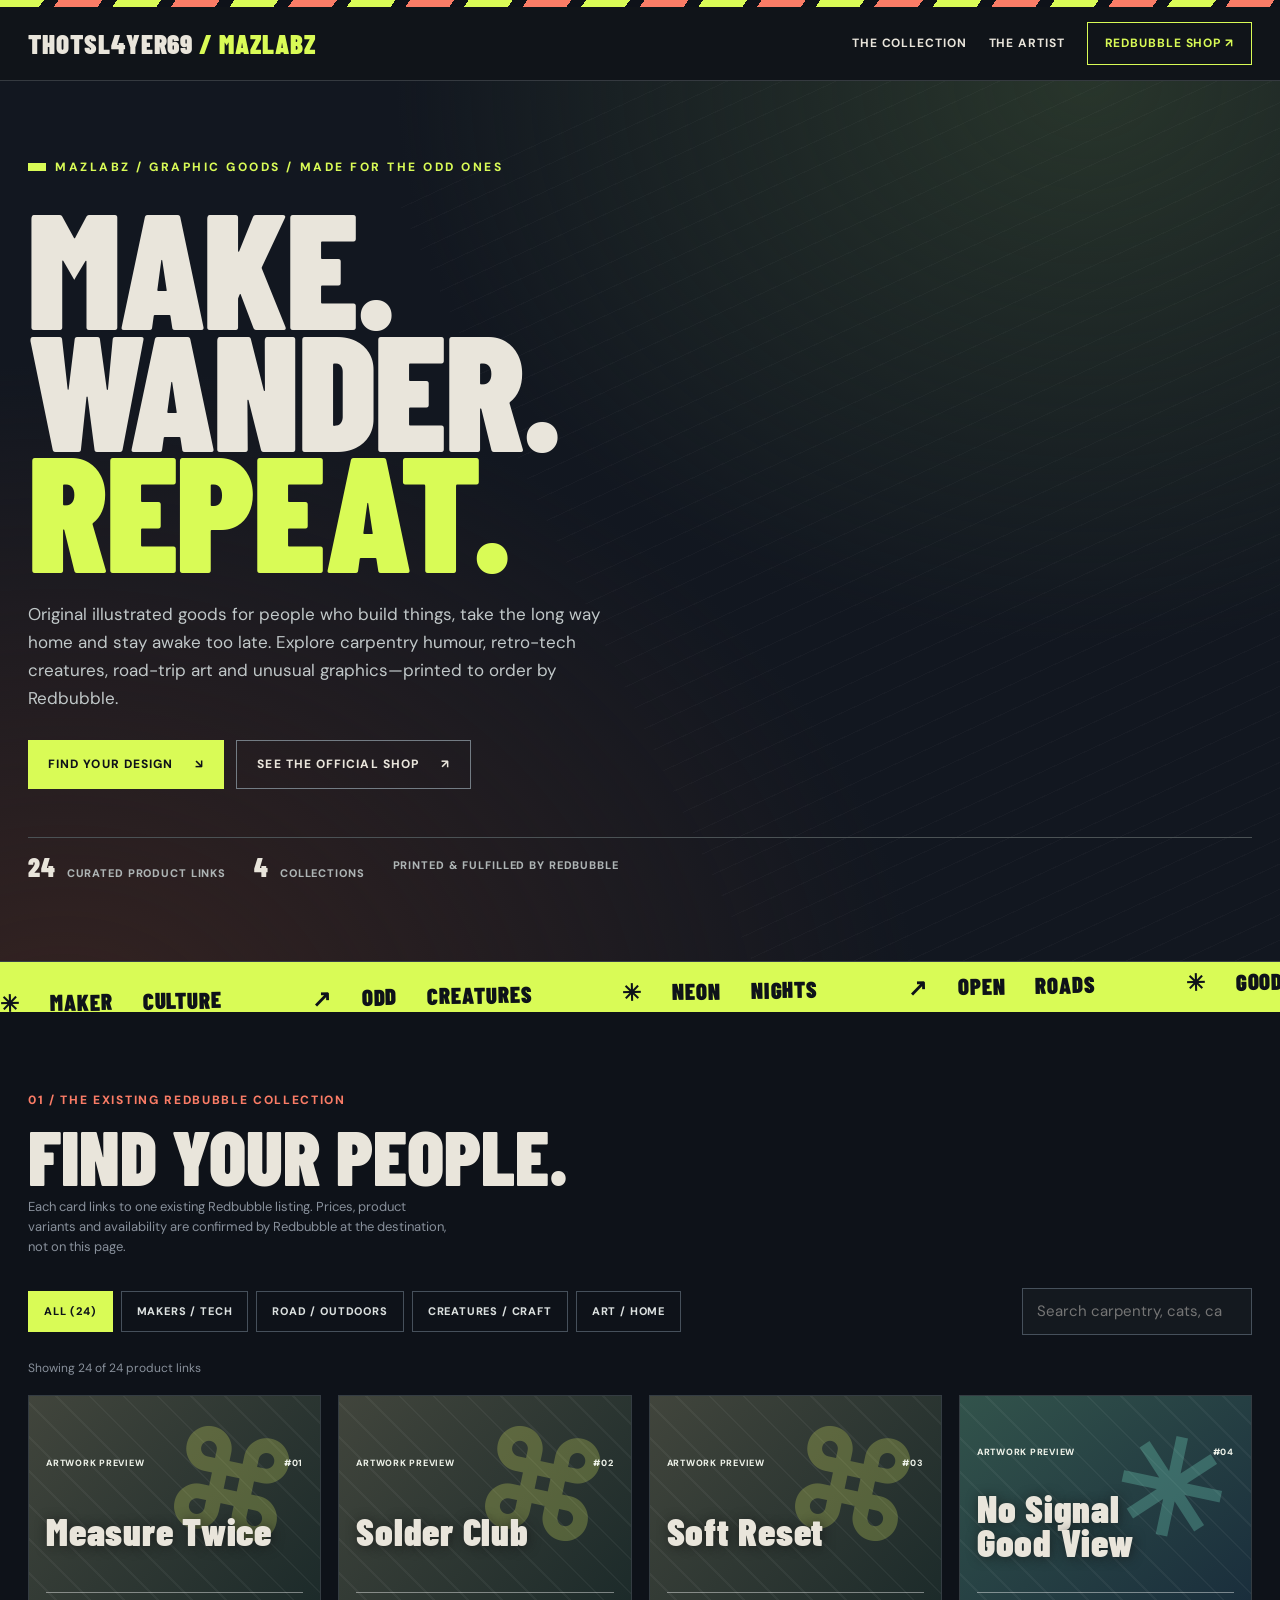
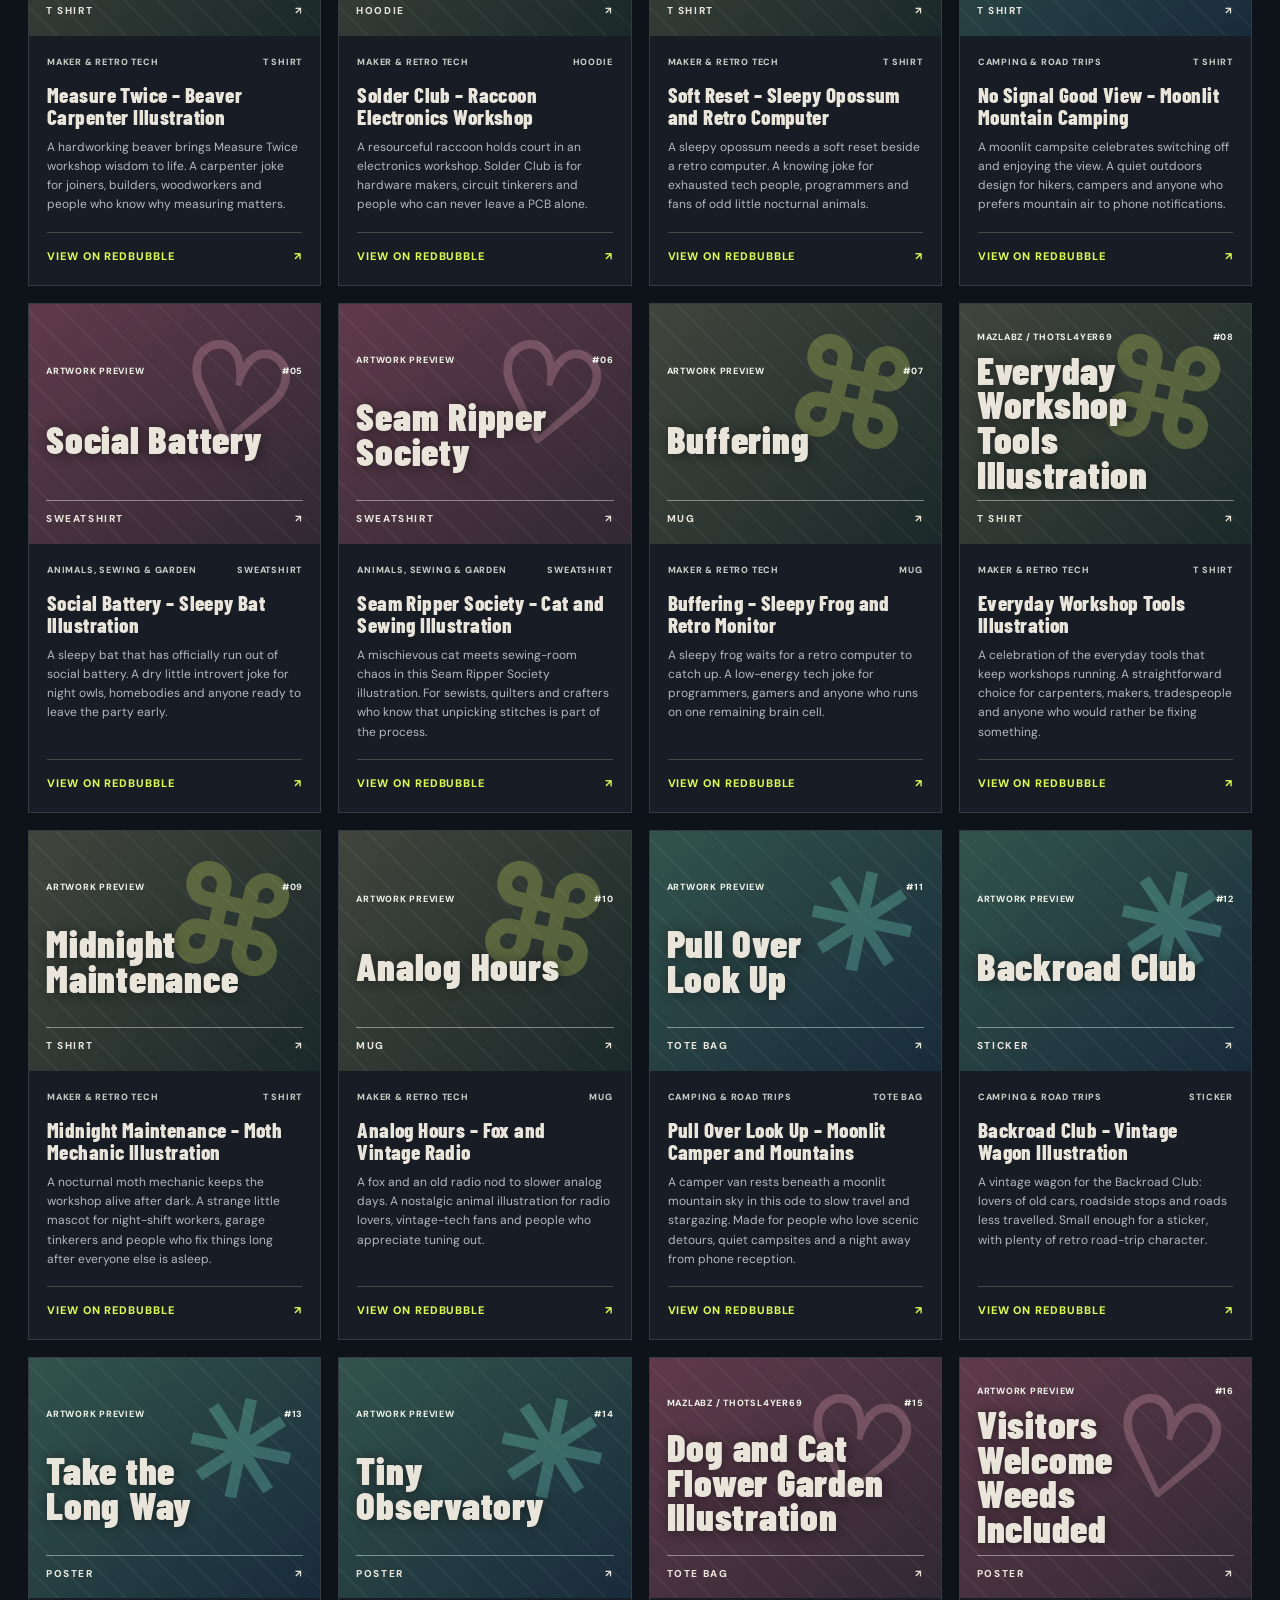
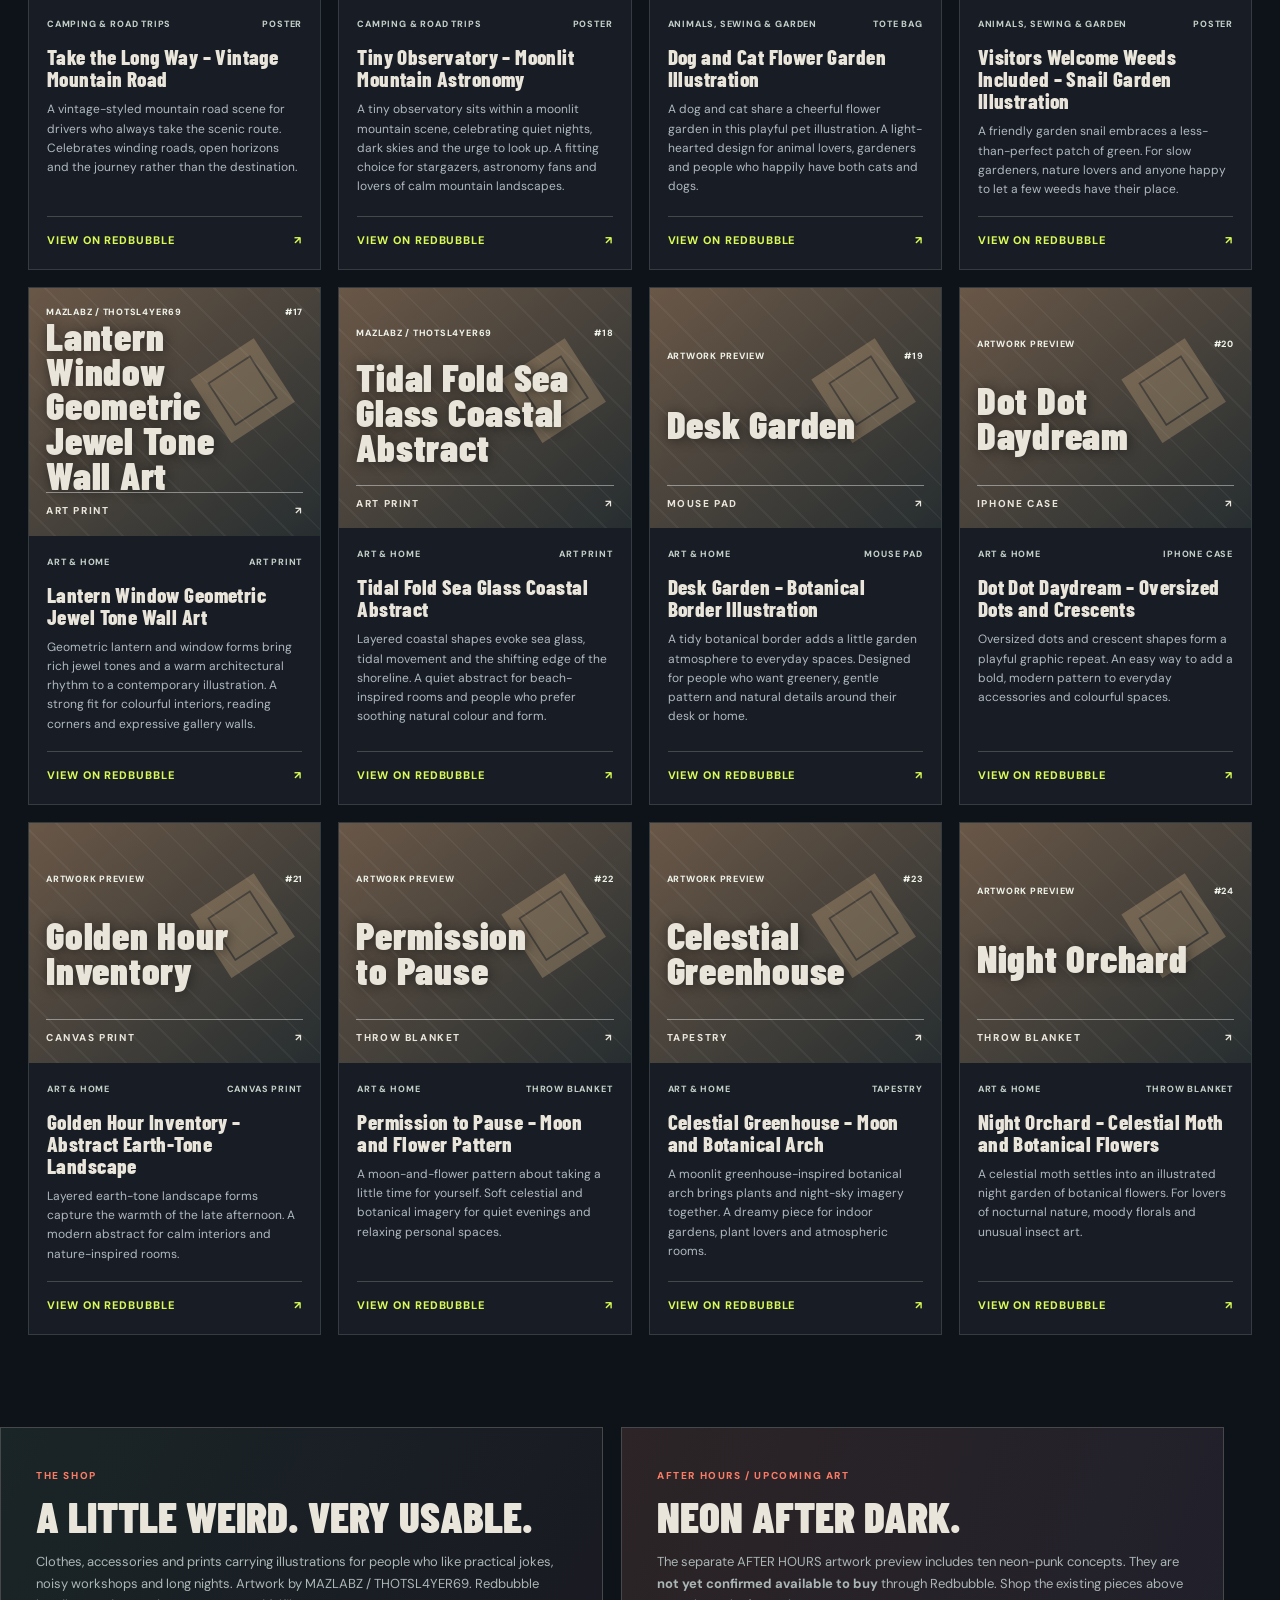
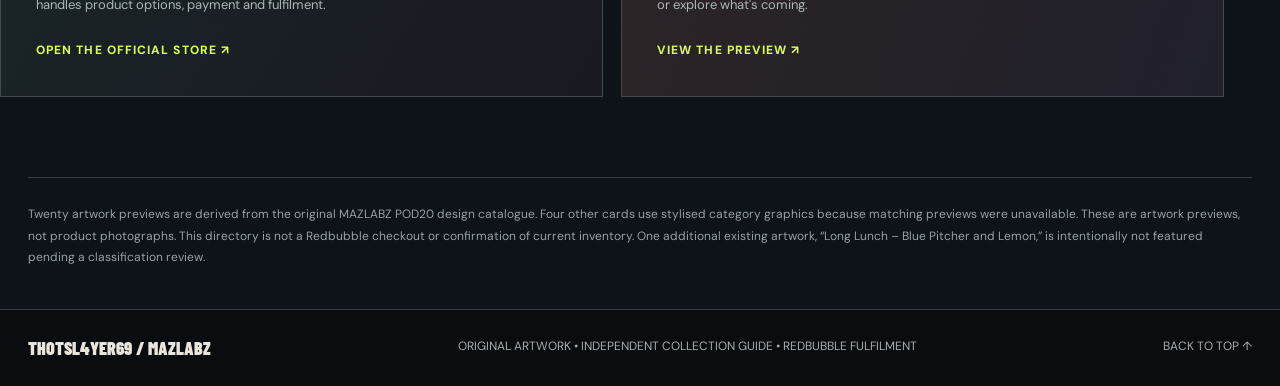
==== commit 21776024: "Replace shop placeholders with twenty verified original MAZLABZ artwork previews" ====
--- a/shop/index.html
+++ b/shop/index.html
@@ -9,28 +9,28 @@
 .marquee{overflow:hidden;white-space:nowrap;background:var(--lime);color:var(--ink);font:900 23px var(--head);letter-spacing:.04em;padding:11px 0;word-spacing:24px}.marquee span{display:inline-block;transform:rotate(-1deg)}
 .catalogue{padding:79px 0 50px}.section-kicker{color:var(--coral);font-weight:800;font-size:12px;letter-spacing:.14em}.section-head{display:flex;align-items:end;justify-content:space-between;gap:15px}.section-head h2{font:900 clamp(46px,6vw,82px)/.95 var(--head);margin:9px 0 5px}.section-head p{font-size:13px;color:var(--ash);max-width:420px;margin:0}.controls{display:flex;align-items:center;justify-content:space-between;gap:16px;flex-wrap:wrap;margin:30px 0 24px}.filters{display:flex;gap:8px;flex-wrap:wrap}.filter{border:1px solid #46505b;background:transparent;color:#dbe0df;padding:11px 15px;font-size:11px;font-weight:800;text-transform:uppercase;letter-spacing:.075em;cursor:pointer;transition:all .16s}.filter[aria-pressed="true"]{background:var(--lime);color:var(--ink);border-color:var(--lime)}.filter:hover{border-color:var(--lime)}.search{border:1px solid #46505b;color:var(--bone);background:#14191f;min-width:230px;padding:11px 14px;outline-offset:4px}.count{color:var(--ash);font-size:12px;margin-bottom:17px}.products{display:grid;grid-template-columns:repeat(4,minmax(0,1fr));gap:17px}.work{background:var(--panel);border:1px solid #343c42;min-width:0;display:flex;flex-direction:column;transition:transform .2s,border-color .2s}.work:hover{border-color:var(--lime);transform:translateY(-4px)}.work[hidden]{display:none}.work-visual{position:relative;min-height:240px;background:linear-gradient(130deg,#41453c,#1a2929);overflow:hidden;display:flex;flex-direction:column;justify-content:space-between;padding:17px}.work-visual:before{content:"";position:absolute;inset:-40% -30%;background:repeating-linear-gradient(35deg,transparent 0 22px,#ffffff0b 22px 24px);transform:rotate(10deg)}.work.road .work-visual{background:linear-gradient(140deg,#32534b,#182b3b)}.work.craft .work-visual{background:linear-gradient(140deg,#603a4b,#302833)}.work.art .work-visual{background:linear-gradient(140deg,#695747,#272e30)}.work-visual-top{position:relative;display:flex;justify-content:space-between;gap:8px;font-weight:800;font-size:9px;letter-spacing:.085em;color:#eef2e9}.sigil{position:absolute;right:26px;top:36px;color:#eafa64;font:900 130px/.8 var(--head);transform:rotate(12deg);opacity:.24}.work.craft .sigil{color:#ffb7ca}.work.road .sigil{color:#88ffe0}.work.art .sigil{color:#fbd099}.work-visual-name{position:relative;font:900 clamp(34px,3vw,48px)/.9 var(--head);letter-spacing:.02em;max-width:92%;text-wrap:balance;text-shadow:1px 1px 12px #151515a8}.work-type{position:relative;font-weight:800;font-size:10px;letter-spacing:.16em;text-transform:uppercase;display:flex;justify-content:space-between;align-items:center;border-top:1px solid #ffffff6a;padding-top:10px}.work-info{padding:19px 18px 20px;display:flex;flex-direction:column;flex:1}.meta{display:flex;justify-content:space-between;gap:6px;color:#c3cfc7;font-size:9px;letter-spacing:.09em;text-transform:uppercase;font-weight:800}.work-info h3{font:800 21px/1.05 var(--head);letter-spacing:.02em;margin:15px 0 10px}.work-info p{margin:0 0 17px;font-size:12px;color:#b0b8c0;flex:1;line-height:1.6}.product-link{display:flex;align-items:center;justify-content:space-between;gap:6px;border-top:1px solid #43494b;padding-top:15px;color:var(--lime);font-weight:800;font-size:11px;letter-spacing:.085em}.product-link:hover{color:#fff}
 .zero{display:none;padding:35px;border:1px dashed #637169;color:#ced9cf}.zero.show{display:block}.strip{display:grid;grid-template-columns:1fr 1fr;gap:18px;margin:42px 0 80px}.panel{padding:35px;border:1px solid #474849;background:linear-gradient(120deg,#1a2527,#191922)}.panel.alt{background:linear-gradient(110deg,#2c2426,#20202b)}.panel h2{font:900 43px/1 var(--head);margin:9px 0 13px}.panel p{font-size:13px;color:#abb6b6;line-height:1.65}.panel a{display:inline-block;margin-top:12px;color:var(--lime);font-weight:800;font-size:12px;text-transform:uppercase;letter-spacing:.09em}.panel .chip{font-size:10px;font-weight:800;color:var(--coral);letter-spacing:.16em}.notes{color:#97a2a5;font-size:12px;line-height:1.8;border-top:1px solid #363f44;padding:26px 0 40px}footer{background:#090d10;border-top:1px solid #344046}footer .wrap{display:flex;justify-content:space-between;flex-wrap:wrap;gap:12px;padding:27px 0;color:#a4adb2;font-size:12px}footer strong{font:900 18px var(--head);color:var(--bone)}@media(max-width:1200px){.products{grid-template-columns:repeat(3,minmax(0,1fr))}}@media(max-width:850px){.products{grid-template-columns:repeat(2,minmax(0,1fr))}.strip{grid-template-columns:1fr}}@media(max-width:550px){.wrap{width:calc(100% - 32px)}.nav a:not(.outlined){display:none}.logo{font-size:22px}header .wrap{height:65px}.hero .wrap{padding:60px 0 70px}h1{font-size:clamp(69px,16.6vw,110px)}.hero p{font-size:14px}.hero-stats{gap:13px;font-size:10px}.products{grid-template-columns:1fr;gap:15px}.work-visual{min-height:220px}.work-visual-name{font-size:45px}.catalogue{padding-top:54px}.section-head{display:block}.section-head h2{font-size:56px}.search{width:100%}.strip{margin:26px 0 45px}.panel{padding:23px}.marquee{font-size:17px}.filters{gap:6px}.filter{padding:10px 11px;font-size:10px}}@media(prefers-reduced-motion:reduce){*,*:before,*:after{scroll-behavior:auto!important;transition:none!important}}
-</style></head><body><div class="rail"></div><header><div class="wrap"><a class="logo" href="#top">THOTSL4YER69 <span>/ MAZLABZ</span></a><nav class="nav"><a href="#collection">THE COLLECTION</a><a href="#about">THE ARTIST</a><a class="outlined" href="https://www.redbubble.com/people/ThotSl4yer69/shop" target="_blank" rel="noopener noreferrer">REDBUBBLE SHOP ↗</a></nav></div></header><main id="top"><section class="hero"><div class="wrap"><div class="eyebrow">MAZLABZ / GRAPHIC GOODS / MADE FOR THE ODD ONES</div><h1>MAKE.<br>WANDER.<br><em>REPEAT.</em></h1><p>Original illustrated goods for people who build things, take the long way home and stay awake too late. Explore carpentry humour, retro-tech creatures, road-trip art and unusual graphics—printed to order by Redbubble.</p><div class="cta"><a class="action primary" href="#collection">FIND YOUR DESIGN <span aria-hidden="true">↘</span></a><a class="action secondary" href="https://www.redbubble.com/people/ThotSl4yer69/shop" rel="noopener noreferrer" target="_blank">SEE THE OFFICIAL SHOP <span aria-hidden="true">↗</span></a></div><div class="hero-stats"><span><strong>24</strong> CURATED PRODUCT LINKS</span><span><strong>4</strong> COLLECTIONS</span><span>PRINTED &amp; FULFILLED BY REDBUBBLE</span></div></div></section><div class="marquee" aria-hidden="true"><span>✳ MAKER CULTURE&nbsp;&nbsp; ↗ ODD CREATURES&nbsp;&nbsp; ✳ NEON NIGHTS&nbsp;&nbsp; ↗ OPEN ROADS&nbsp;&nbsp; ✳ GOOD TROUBLE&nbsp;&nbsp; ↗ &nbsp;&nbsp; ✳ MAKER CULTURE</span></div><section id="collection" class="catalogue"><div class="wrap"><div class="section-kicker">01 / THE EXISTING REDBUBBLE COLLECTION</div><div class="section-head"><div><h2>FIND YOUR PEOPLE.</h2><p>Each card links to one existing Redbubble listing. Prices, product variants and availability are confirmed by Redbubble at the destination, not on this page.</p></div></div><div class="controls"><div class="filters" role="group" aria-label="Filter by interest"><button type="button" class="filter" data-filter="all" aria-pressed="true">ALL (24)</button><button type="button" class="filter" data-filter="maker" aria-pressed="false">MAKERS / TECH</button><button type="button" class="filter" data-filter="road" aria-pressed="false">ROAD / OUTDOORS</button><button type="button" class="filter" data-filter="craft" aria-pressed="false">CREATURES / CRAFT</button><button type="button" class="filter" data-filter="art" aria-pressed="false">ART / HOME</button></div><input class="search" type="search" autocomplete="off" placeholder="Search carpentry, cats, camping…" aria-label="Search the 24 products"></div><div class="count" id="results" aria-live="polite">Showing all 24 product links</div><div class="products" id="products"><article class="work maker" data-category="maker" data-search="measure twice – beaver carpenter illustration a hardworking beaver brings measure twice workshop wisdom to life. a carpenter joke for joiners, builders, woodworkers and people who know why measuring matters. maker &amp; retro tech t shirt" aria-labelledby="product-0"><div class="work-visual"><div class="art-pattern"></div><span class="sigil" aria-hidden="true">⌘</span><div class="work-visual-top"><span>EDITOR'S PICKS</span><span>#01</span></div><div class="work-visual-name">Measure Twice</div><div class="work-type">T Shirt <span aria-hidden="true">↗</span></div></div><div class="work-info"><div class="meta"><span>Maker &amp; Retro Tech</span><span>T Shirt</span></div><h3 id="product-0">Measure Twice – Beaver Carpenter Illustration</h3><p>A hardworking beaver brings Measure Twice workshop wisdom to life. A carpenter joke for joiners, builders, woodworkers and people who know why measuring matters.</p><a class="product-link" href="https://www.redbubble.com/i/t-shirt/Measure-Twice-Beaver-Carpenter-Illustration-by-ThotSl4yer69/184817399/z5wf" target="_blank" rel="noopener noreferrer" aria-label="See Measure Twice – Beaver Carpenter Illustration on Redbubble">VIEW ON REDBUBBLE <span aria-hidden="true">↗</span></a></div></article>
-<article class="work maker" data-category="maker" data-search="solder club – raccoon electronics workshop a resourceful raccoon holds court in an electronics workshop. solder club is for hardware makers, circuit tinkerers and people who can never leave a pcb alone. maker &amp; retro tech hoodie" aria-labelledby="product-1"><div class="work-visual"><div class="art-pattern"></div><span class="sigil" aria-hidden="true">⌘</span><div class="work-visual-top"><span>EDITOR'S PICKS</span><span>#02</span></div><div class="work-visual-name">Solder Club</div><div class="work-type">Hoodie <span aria-hidden="true">↗</span></div></div><div class="work-info"><div class="meta"><span>Maker &amp; Retro Tech</span><span>Hoodie</span></div><h3 id="product-1">Solder Club – Raccoon Electronics Workshop</h3><p>A resourceful raccoon holds court in an electronics workshop. Solder Club is for hardware makers, circuit tinkerers and people who can never leave a PCB alone.</p><a class="product-link" href="https://www.redbubble.com/i/hoodie/Solder-Club-Raccoon-Electronics-Workshop-by-ThotSl4yer69/184817513/2j5j" target="_blank" rel="noopener noreferrer" aria-label="See Solder Club – Raccoon Electronics Workshop on Redbubble">VIEW ON REDBUBBLE <span aria-hidden="true">↗</span></a></div></article>
-<article class="work maker" data-category="maker" data-search="soft reset – sleepy opossum and retro computer a sleepy opossum needs a soft reset beside a retro computer. a knowing joke for exhausted tech people, programmers and fans of odd little nocturnal animals. maker &amp; retro tech t shirt" aria-labelledby="product-2"><div class="work-visual"><div class="art-pattern"></div><span class="sigil" aria-hidden="true">⌘</span><div class="work-visual-top"><span>EDITOR'S PICKS</span><span>#03</span></div><div class="work-visual-name">Soft Reset</div><div class="work-type">T Shirt <span aria-hidden="true">↗</span></div></div><div class="work-info"><div class="meta"><span>Maker &amp; Retro Tech</span><span>T Shirt</span></div><h3 id="product-2">Soft Reset – Sleepy Opossum and Retro Computer</h3><p>A sleepy opossum needs a soft reset beside a retro computer. A knowing joke for exhausted tech people, programmers and fans of odd little nocturnal animals.</p><a class="product-link" href="https://www.redbubble.com/i/t-shirt/Soft-Reset-Sleepy-Opossum-and-Retro-Computer-by-ThotSl4yer69/184817388/z5wf" target="_blank" rel="noopener noreferrer" aria-label="See Soft Reset – Sleepy Opossum and Retro Computer on Redbubble">VIEW ON REDBUBBLE <span aria-hidden="true">↗</span></a></div></article>
-<article class="work road" data-category="road" data-search="no signal good view – moonlit mountain camping a moonlit campsite celebrates switching off and enjoying the view. a quiet outdoors design for hikers, campers and anyone who prefers mountain air to phone notifications. camping &amp; road trips t shirt" aria-labelledby="product-3"><div class="work-visual"><div class="art-pattern"></div><span class="sigil" aria-hidden="true">✳</span><div class="work-visual-top"><span>EDITOR'S PICKS</span><span>#04</span></div><div class="work-visual-name">No Signal Good View</div><div class="work-type">T Shirt <span aria-hidden="true">↗</span></div></div><div class="work-info"><div class="meta"><span>Camping &amp; Road Trips</span><span>T Shirt</span></div><h3 id="product-3">No Signal Good View – Moonlit Mountain Camping</h3><p>A moonlit campsite celebrates switching off and enjoying the view. A quiet outdoors design for hikers, campers and anyone who prefers mountain air to phone notifications.</p><a class="product-link" href="https://www.redbubble.com/i/t-shirt/No-Signal-Good-View-Moonlit-Mountain-Camping-by-ThotSl4yer69/184817411/z5wf" target="_blank" rel="noopener noreferrer" aria-label="See No Signal Good View – Moonlit Mountain Camping on Redbubble">VIEW ON REDBUBBLE <span aria-hidden="true">↗</span></a></div></article>
-<article class="work craft" data-category="craft" data-search="social battery – sleepy bat illustration a sleepy bat that has officially run out of social battery. a dry little introvert joke for night owls, homebodies and anyone ready to leave the party early. animals, sewing &amp; garden sweatshirt" aria-labelledby="product-4"><div class="work-visual"><div class="art-pattern"></div><span class="sigil" aria-hidden="true">♡</span><div class="work-visual-top"><span>EDITOR'S PICKS</span><span>#05</span></div><div class="work-visual-name">Social Battery</div><div class="work-type">Sweatshirt <span aria-hidden="true">↗</span></div></div><div class="work-info"><div class="meta"><span>Animals, Sewing &amp; Garden</span><span>Sweatshirt</span></div><h3 id="product-4">Social Battery – Sleepy Bat Illustration</h3><p>A sleepy bat that has officially run out of social battery. A dry little introvert joke for night owls, homebodies and anyone ready to leave the party early.</p><a class="product-link" href="https://www.redbubble.com/i/sweatshirt/Social-Battery-Sleepy-Bat-Illustration-by-ThotSl4yer69/184817428/du6s" target="_blank" rel="noopener noreferrer" aria-label="See Social Battery – Sleepy Bat Illustration on Redbubble">VIEW ON REDBUBBLE <span aria-hidden="true">↗</span></a></div></article>
-<article class="work craft" data-category="craft" data-search="seam ripper society – cat and sewing illustration a mischievous cat meets sewing-room chaos in this seam ripper society illustration. for sewists, quilters and crafters who know that unpicking stitches is part of the process. animals, sewing &amp; garden sweatshirt" aria-labelledby="product-5"><div class="work-visual"><div class="art-pattern"></div><span class="sigil" aria-hidden="true">♡</span><div class="work-visual-top"><span>EDITOR'S PICKS</span><span>#06</span></div><div class="work-visual-name">Seam Ripper Society</div><div class="work-type">Sweatshirt <span aria-hidden="true">↗</span></div></div><div class="work-info"><div class="meta"><span>Animals, Sewing &amp; Garden</span><span>Sweatshirt</span></div><h3 id="product-5">Seam Ripper Society – Cat and Sewing Illustration</h3><p>A mischievous cat meets sewing-room chaos in this Seam Ripper Society illustration. For sewists, quilters and crafters who know that unpicking stitches is part of the process.</p><a class="product-link" href="https://www.redbubble.com/i/sweatshirt/Seam-Ripper-Society-Cat-and-Sewing-Illustration-by-ThotSl4yer69/184817799/du6s" target="_blank" rel="noopener noreferrer" aria-label="See Seam Ripper Society – Cat and Sewing Illustration on Redbubble">VIEW ON REDBUBBLE <span aria-hidden="true">↗</span></a></div></article>
-<article class="work maker" data-category="maker" data-search="buffering – sleepy frog and retro monitor a sleepy frog waits for a retro computer to catch up. a low-energy tech joke for programmers, gamers and anyone who runs on one remaining brain cell. maker &amp; retro tech mug" aria-labelledby="product-6"><div class="work-visual"><div class="art-pattern"></div><span class="sigil" aria-hidden="true">⌘</span><div class="work-visual-top"><span>MAZLABZ / THOTSL4YER69</span><span>#07</span></div><div class="work-visual-name">Buffering</div><div class="work-type">Mug <span aria-hidden="true">↗</span></div></div><div class="work-info"><div class="meta"><span>Maker &amp; Retro Tech</span><span>Mug</span></div><h3 id="product-6">Buffering – Sleepy Frog and Retro Monitor</h3><p>A sleepy frog waits for a retro computer to catch up. A low-energy tech joke for programmers, gamers and anyone who runs on one remaining brain cell.</p><a class="product-link" href="https://www.redbubble.com/i/mug/Buffering-Sleepy-Frog-and-Retro-Monitor-by-ThotSl4yer69/184817575/7yqg" target="_blank" rel="noopener noreferrer" aria-label="See Buffering – Sleepy Frog and Retro Monitor on Redbubble">VIEW ON REDBUBBLE <span aria-hidden="true">↗</span></a></div></article>
+</style><link rel="stylesheet" href="/sprite.css"></head><body><div class="rail"></div><header><div class="wrap"><a class="logo" href="#top">THOTSL4YER69 <span>/ MAZLABZ</span></a><nav class="nav"><a href="#collection">THE COLLECTION</a><a href="#about">THE ARTIST</a><a class="outlined" href="https://www.redbubble.com/people/ThotSl4yer69/shop" target="_blank" rel="noopener noreferrer">REDBUBBLE SHOP ↗</a></nav></div></header><main id="top"><section class="hero"><div class="wrap"><div class="eyebrow">MAZLABZ / GRAPHIC GOODS / MADE FOR THE ODD ONES</div><h1>MAKE.<br>WANDER.<br><em>REPEAT.</em></h1><p>Original illustrated goods for people who build things, take the long way home and stay awake too late. Explore carpentry humour, retro-tech creatures, road-trip art and unusual graphics—printed to order by Redbubble.</p><div class="cta"><a class="action primary" href="#collection">FIND YOUR DESIGN <span aria-hidden="true">↘</span></a><a class="action secondary" href="https://www.redbubble.com/people/ThotSl4yer69/shop" rel="noopener noreferrer" target="_blank">SEE THE OFFICIAL SHOP <span aria-hidden="true">↗</span></a></div><div class="hero-stats"><span><strong>24</strong> CURATED PRODUCT LINKS</span><span><strong>4</strong> COLLECTIONS</span><span>PRINTED &amp; FULFILLED BY REDBUBBLE</span></div></div></section><div class="marquee" aria-hidden="true"><span>✳ MAKER CULTURE&nbsp;&nbsp; ↗ ODD CREATURES&nbsp;&nbsp; ✳ NEON NIGHTS&nbsp;&nbsp; ↗ OPEN ROADS&nbsp;&nbsp; ✳ GOOD TROUBLE&nbsp;&nbsp; ↗ &nbsp;&nbsp; ✳ MAKER CULTURE</span></div><section id="collection" class="catalogue"><div class="wrap"><div class="section-kicker">01 / THE EXISTING REDBUBBLE COLLECTION</div><div class="section-head"><div><h2>FIND YOUR PEOPLE.</h2><p>Each card links to one existing Redbubble listing. Prices, product variants and availability are confirmed by Redbubble at the destination, not on this page.</p></div></div><div class="controls"><div class="filters" role="group" aria-label="Filter by interest"><button type="button" class="filter" data-filter="all" aria-pressed="true">ALL (24)</button><button type="button" class="filter" data-filter="maker" aria-pressed="false">MAKERS / TECH</button><button type="button" class="filter" data-filter="road" aria-pressed="false">ROAD / OUTDOORS</button><button type="button" class="filter" data-filter="craft" aria-pressed="false">CREATURES / CRAFT</button><button type="button" class="filter" data-filter="art" aria-pressed="false">ART / HOME</button></div><input class="search" type="search" autocomplete="off" placeholder="Search carpentry, cats, camping…" aria-label="Search the 24 products"></div><div class="count" id="results" aria-live="polite">Showing all 24 product links</div><div class="products" id="products"><article class="work maker has-preview" data-category="maker" data-search="measure twice – beaver carpenter illustration a hardworking beaver brings measure twice workshop wisdom to life. a carpenter joke for joiners, builders, woodworkers and people who know why measuring matters. maker &amp; retro tech t shirt" aria-labelledby="product-0" style="--pos-x:66.6667%;--pos-y:0.0000%;"><div class="work-visual"><div class="art-pattern"></div><span class="sigil" aria-hidden="true">⌘</span><div class="work-visual-top"><span>ARTWORK PREVIEW</span><span>#01</span></div><div class="work-visual-name">Measure Twice</div><div class="work-type">T Shirt <span aria-hidden="true">↗</span></div></div><div class="work-info"><div class="meta"><span>Maker &amp; Retro Tech</span><span>T Shirt</span></div><h3 id="product-0">Measure Twice – Beaver Carpenter Illustration</h3><p>A hardworking beaver brings Measure Twice workshop wisdom to life. A carpenter joke for joiners, builders, woodworkers and people who know why measuring matters.</p><a class="product-link" href="https://www.redbubble.com/i/t-shirt/Measure-Twice-Beaver-Carpenter-Illustration-by-ThotSl4yer69/184817399/z5wf" target="_blank" rel="noopener noreferrer" aria-label="See Measure Twice – Beaver Carpenter Illustration on Redbubble">VIEW ON REDBUBBLE <span aria-hidden="true">↗</span></a></div></article>
+<article class="work maker has-preview" data-category="maker" data-search="solder club – raccoon electronics workshop a resourceful raccoon holds court in an electronics workshop. solder club is for hardware makers, circuit tinkerers and people who can never leave a pcb alone. maker &amp; retro tech hoodie" aria-labelledby="product-1" style="--pos-x:33.3333%;--pos-y:25.0000%;"><div class="work-visual"><div class="art-pattern"></div><span class="sigil" aria-hidden="true">⌘</span><div class="work-visual-top"><span>ARTWORK PREVIEW</span><span>#02</span></div><div class="work-visual-name">Solder Club</div><div class="work-type">Hoodie <span aria-hidden="true">↗</span></div></div><div class="work-info"><div class="meta"><span>Maker &amp; Retro Tech</span><span>Hoodie</span></div><h3 id="product-1">Solder Club – Raccoon Electronics Workshop</h3><p>A resourceful raccoon holds court in an electronics workshop. Solder Club is for hardware makers, circuit tinkerers and people who can never leave a PCB alone.</p><a class="product-link" href="https://www.redbubble.com/i/hoodie/Solder-Club-Raccoon-Electronics-Workshop-by-ThotSl4yer69/184817513/2j5j" target="_blank" rel="noopener noreferrer" aria-label="See Solder Club – Raccoon Electronics Workshop on Redbubble">VIEW ON REDBUBBLE <span aria-hidden="true">↗</span></a></div></article>
+<article class="work maker has-preview" data-category="maker" data-search="soft reset – sleepy opossum and retro computer a sleepy opossum needs a soft reset beside a retro computer. a knowing joke for exhausted tech people, programmers and fans of odd little nocturnal animals. maker &amp; retro tech t shirt" aria-labelledby="product-2" style="--pos-x:33.3333%;--pos-y:0.0000%;"><div class="work-visual"><div class="art-pattern"></div><span class="sigil" aria-hidden="true">⌘</span><div class="work-visual-top"><span>ARTWORK PREVIEW</span><span>#03</span></div><div class="work-visual-name">Soft Reset</div><div class="work-type">T Shirt <span aria-hidden="true">↗</span></div></div><div class="work-info"><div class="meta"><span>Maker &amp; Retro Tech</span><span>T Shirt</span></div><h3 id="product-2">Soft Reset – Sleepy Opossum and Retro Computer</h3><p>A sleepy opossum needs a soft reset beside a retro computer. A knowing joke for exhausted tech people, programmers and fans of odd little nocturnal animals.</p><a class="product-link" href="https://www.redbubble.com/i/t-shirt/Soft-Reset-Sleepy-Opossum-and-Retro-Computer-by-ThotSl4yer69/184817388/z5wf" target="_blank" rel="noopener noreferrer" aria-label="See Soft Reset – Sleepy Opossum and Retro Computer on Redbubble">VIEW ON REDBUBBLE <span aria-hidden="true">↗</span></a></div></article>
+<article class="work road has-preview" data-category="road" data-search="no signal good view – moonlit mountain camping a moonlit campsite celebrates switching off and enjoying the view. a quiet outdoors design for hikers, campers and anyone who prefers mountain air to phone notifications. camping &amp; road trips t shirt" aria-labelledby="product-3" style="--pos-x:100.0000%;--pos-y:0.0000%;"><div class="work-visual"><div class="art-pattern"></div><span class="sigil" aria-hidden="true">✳</span><div class="work-visual-top"><span>ARTWORK PREVIEW</span><span>#04</span></div><div class="work-visual-name">No Signal Good View</div><div class="work-type">T Shirt <span aria-hidden="true">↗</span></div></div><div class="work-info"><div class="meta"><span>Camping &amp; Road Trips</span><span>T Shirt</span></div><h3 id="product-3">No Signal Good View – Moonlit Mountain Camping</h3><p>A moonlit campsite celebrates switching off and enjoying the view. A quiet outdoors design for hikers, campers and anyone who prefers mountain air to phone notifications.</p><a class="product-link" href="https://www.redbubble.com/i/t-shirt/No-Signal-Good-View-Moonlit-Mountain-Camping-by-ThotSl4yer69/184817411/z5wf" target="_blank" rel="noopener noreferrer" aria-label="See No Signal Good View – Moonlit Mountain Camping on Redbubble">VIEW ON REDBUBBLE <span aria-hidden="true">↗</span></a></div></article>
+<article class="work craft has-preview" data-category="craft" data-search="social battery – sleepy bat illustration a sleepy bat that has officially run out of social battery. a dry little introvert joke for night owls, homebodies and anyone ready to leave the party early. animals, sewing &amp; garden sweatshirt" aria-labelledby="product-4" style="--pos-x:0.0000%;--pos-y:25.0000%;"><div class="work-visual"><div class="art-pattern"></div><span class="sigil" aria-hidden="true">♡</span><div class="work-visual-top"><span>ARTWORK PREVIEW</span><span>#05</span></div><div class="work-visual-name">Social Battery</div><div class="work-type">Sweatshirt <span aria-hidden="true">↗</span></div></div><div class="work-info"><div class="meta"><span>Animals, Sewing &amp; Garden</span><span>Sweatshirt</span></div><h3 id="product-4">Social Battery – Sleepy Bat Illustration</h3><p>A sleepy bat that has officially run out of social battery. A dry little introvert joke for night owls, homebodies and anyone ready to leave the party early.</p><a class="product-link" href="https://www.redbubble.com/i/sweatshirt/Social-Battery-Sleepy-Bat-Illustration-by-ThotSl4yer69/184817428/du6s" target="_blank" rel="noopener noreferrer" aria-label="See Social Battery – Sleepy Bat Illustration on Redbubble">VIEW ON REDBUBBLE <span aria-hidden="true">↗</span></a></div></article>
+<article class="work craft has-preview" data-category="craft" data-search="seam ripper society – cat and sewing illustration a mischievous cat meets sewing-room chaos in this seam ripper society illustration. for sewists, quilters and crafters who know that unpicking stitches is part of the process. animals, sewing &amp; garden sweatshirt" aria-labelledby="product-5" style="--pos-x:33.3333%;--pos-y:100.0000%;"><div class="work-visual"><div class="art-pattern"></div><span class="sigil" aria-hidden="true">♡</span><div class="work-visual-top"><span>ARTWORK PREVIEW</span><span>#06</span></div><div class="work-visual-name">Seam Ripper Society</div><div class="work-type">Sweatshirt <span aria-hidden="true">↗</span></div></div><div class="work-info"><div class="meta"><span>Animals, Sewing &amp; Garden</span><span>Sweatshirt</span></div><h3 id="product-5">Seam Ripper Society – Cat and Sewing Illustration</h3><p>A mischievous cat meets sewing-room chaos in this Seam Ripper Society illustration. For sewists, quilters and crafters who know that unpicking stitches is part of the process.</p><a class="product-link" href="https://www.redbubble.com/i/sweatshirt/Seam-Ripper-Society-Cat-and-Sewing-Illustration-by-ThotSl4yer69/184817799/du6s" target="_blank" rel="noopener noreferrer" aria-label="See Seam Ripper Society – Cat and Sewing Illustration on Redbubble">VIEW ON REDBUBBLE <span aria-hidden="true">↗</span></a></div></article>
+<article class="work maker has-preview" data-category="maker" data-search="buffering – sleepy frog and retro monitor a sleepy frog waits for a retro computer to catch up. a low-energy tech joke for programmers, gamers and anyone who runs on one remaining brain cell. maker &amp; retro tech mug" aria-labelledby="product-6" style="--pos-x:100.0000%;--pos-y:25.0000%;"><div class="work-visual"><div class="art-pattern"></div><span class="sigil" aria-hidden="true">⌘</span><div class="work-visual-top"><span>ARTWORK PREVIEW</span><span>#07</span></div><div class="work-visual-name">Buffering</div><div class="work-type">Mug <span aria-hidden="true">↗</span></div></div><div class="work-info"><div class="meta"><span>Maker &amp; Retro Tech</span><span>Mug</span></div><h3 id="product-6">Buffering – Sleepy Frog and Retro Monitor</h3><p>A sleepy frog waits for a retro computer to catch up. A low-energy tech joke for programmers, gamers and anyone who runs on one remaining brain cell.</p><a class="product-link" href="https://www.redbubble.com/i/mug/Buffering-Sleepy-Frog-and-Retro-Monitor-by-ThotSl4yer69/184817575/7yqg" target="_blank" rel="noopener noreferrer" aria-label="See Buffering – Sleepy Frog and Retro Monitor on Redbubble">VIEW ON REDBUBBLE <span aria-hidden="true">↗</span></a></div></article>
 <article class="work maker" data-category="maker" data-search="everyday workshop tools illustration a celebration of the everyday tools that keep workshops running. a straightforward choice for carpenters, makers, tradespeople and anyone who would rather be fixing something. maker &amp; retro tech t shirt" aria-labelledby="product-7"><div class="work-visual"><div class="art-pattern"></div><span class="sigil" aria-hidden="true">⌘</span><div class="work-visual-top"><span>MAZLABZ / THOTSL4YER69</span><span>#08</span></div><div class="work-visual-name">Everyday Workshop Tools Illustration</div><div class="work-type">T Shirt <span aria-hidden="true">↗</span></div></div><div class="work-info"><div class="meta"><span>Maker &amp; Retro Tech</span><span>T Shirt</span></div><h3 id="product-7">Everyday Workshop Tools Illustration</h3><p>A celebration of the everyday tools that keep workshops running. A straightforward choice for carpenters, makers, tradespeople and anyone who would rather be fixing something.</p><a class="product-link" href="https://www.redbubble.com/i/t-shirt/Everyday-Workshop-Tools-Illustration-by-ThotSl4yer69/184817829/z5wf" target="_blank" rel="noopener noreferrer" aria-label="See Everyday Workshop Tools Illustration on Redbubble">VIEW ON REDBUBBLE <span aria-hidden="true">↗</span></a></div></article>
-<article class="work maker" data-category="maker" data-search="midnight maintenance – moth mechanic illustration a nocturnal moth mechanic keeps the workshop alive after dark. a strange little mascot for night-shift workers, garage tinkerers and people who fix things long after everyone else is asleep. maker &amp; retro tech t shirt" aria-labelledby="product-8"><div class="work-visual"><div class="art-pattern"></div><span class="sigil" aria-hidden="true">⌘</span><div class="work-visual-top"><span>MAZLABZ / THOTSL4YER69</span><span>#09</span></div><div class="work-visual-name">Midnight Maintenance</div><div class="work-type">T Shirt <span aria-hidden="true">↗</span></div></div><div class="work-info"><div class="meta"><span>Maker &amp; Retro Tech</span><span>T Shirt</span></div><h3 id="product-8">Midnight Maintenance – Moth Mechanic Illustration</h3><p>A nocturnal moth mechanic keeps the workshop alive after dark. A strange little mascot for night-shift workers, garage tinkerers and people who fix things long after everyone else is asleep.</p><a class="product-link" href="https://www.redbubble.com/i/t-shirt/Midnight-Maintenance-Moth-Mechanic-Illustration-by-ThotSl4yer69/184817359/z5wf" target="_blank" rel="noopener noreferrer" aria-label="See Midnight Maintenance – Moth Mechanic Illustration on Redbubble">VIEW ON REDBUBBLE <span aria-hidden="true">↗</span></a></div></article>
-<article class="work maker" data-category="maker" data-search="analog hours – fox and vintage radio a fox and an old radio nod to slower analog days. a nostalgic animal illustration for radio lovers, vintage-tech fans and people who appreciate tuning out. maker &amp; retro tech mug" aria-labelledby="product-9"><div class="work-visual"><div class="art-pattern"></div><span class="sigil" aria-hidden="true">⌘</span><div class="work-visual-top"><span>MAZLABZ / THOTSL4YER69</span><span>#10</span></div><div class="work-visual-name">Analog Hours</div><div class="work-type">Mug <span aria-hidden="true">↗</span></div></div><div class="work-info"><div class="meta"><span>Maker &amp; Retro Tech</span><span>Mug</span></div><h3 id="product-9">Analog Hours – Fox and Vintage Radio</h3><p>A fox and an old radio nod to slower analog days. A nostalgic animal illustration for radio lovers, vintage-tech fans and people who appreciate tuning out.</p><a class="product-link" href="https://www.redbubble.com/i/mug/Analog-Hours-Fox-and-Vintage-Radio-by-ThotSl4yer69/184817556/7yqg" target="_blank" rel="noopener noreferrer" aria-label="See Analog Hours – Fox and Vintage Radio on Redbubble">VIEW ON REDBUBBLE <span aria-hidden="true">↗</span></a></div></article>
-<article class="work road" data-category="road" data-search="pull over look up – moonlit camper and mountains a camper van rests beneath a moonlit mountain sky in this ode to slow travel and stargazing. made for people who love scenic detours, quiet campsites and a night away from phone reception. camping &amp; road trips tote bag" aria-labelledby="product-10"><div class="work-visual"><div class="art-pattern"></div><span class="sigil" aria-hidden="true">✳</span><div class="work-visual-top"><span>MAZLABZ / THOTSL4YER69</span><span>#11</span></div><div class="work-visual-name">Pull Over Look Up</div><div class="work-type">Tote Bag <span aria-hidden="true">↗</span></div></div><div class="work-info"><div class="meta"><span>Camping &amp; Road Trips</span><span>Tote Bag</span></div><h3 id="product-10">Pull Over Look Up – Moonlit Camper and Mountains</h3><p>A camper van rests beneath a moonlit mountain sky in this ode to slow travel and stargazing. Made for people who love scenic detours, quiet campsites and a night away from phone reception.</p><a class="product-link" href="https://www.redbubble.com/i/tote-bag/Pull-Over-Look-Up-Moonlit-Camper-and-Mountains-by-ThotSl4yer69/184817808/7prg" target="_blank" rel="noopener noreferrer" aria-label="See Pull Over Look Up – Moonlit Camper and Mountains on Redbubble">VIEW ON REDBUBBLE <span aria-hidden="true">↗</span></a></div></article>
-<article class="work road" data-category="road" data-search="backroad club – vintage wagon illustration a vintage wagon for the backroad club: lovers of old cars, roadside stops and roads less travelled. small enough for a sticker, with plenty of retro road-trip character. camping &amp; road trips sticker" aria-labelledby="product-11"><div class="work-visual"><div class="art-pattern"></div><span class="sigil" aria-hidden="true">✳</span><div class="work-visual-top"><span>MAZLABZ / THOTSL4YER69</span><span>#12</span></div><div class="work-visual-name">Backroad Club</div><div class="work-type">Sticker <span aria-hidden="true">↗</span></div></div><div class="work-info"><div class="meta"><span>Camping &amp; Road Trips</span><span>Sticker</span></div><h3 id="product-11">Backroad Club – Vintage Wagon Illustration</h3><p>A vintage wagon for the Backroad Club: lovers of old cars, roadside stops and roads less travelled. Small enough for a sticker, with plenty of retro road-trip character.</p><a class="product-link" href="https://www.redbubble.com/i/sticker/Backroad-Club-Vintage-Wagon-Illustration-by-ThotSl4yer69/184817760/7sgk" target="_blank" rel="noopener noreferrer" aria-label="See Backroad Club – Vintage Wagon Illustration on Redbubble">VIEW ON REDBUBBLE <span aria-hidden="true">↗</span></a></div></article>
-<article class="work road" data-category="road" data-search="take the long way – vintage mountain road a vintage-styled mountain road scene for drivers who always take the scenic route. celebrates winding roads, open horizons and the journey rather than the destination. camping &amp; road trips poster" aria-labelledby="product-12"><div class="work-visual"><div class="art-pattern"></div><span class="sigil" aria-hidden="true">✳</span><div class="work-visual-top"><span>MAZLABZ / THOTSL4YER69</span><span>#13</span></div><div class="work-visual-name">Take the Long Way</div><div class="work-type">Poster <span aria-hidden="true">↗</span></div></div><div class="work-info"><div class="meta"><span>Camping &amp; Road Trips</span><span>Poster</span></div><h3 id="product-12">Take the Long Way – Vintage Mountain Road</h3><p>A vintage-styled mountain road scene for drivers who always take the scenic route. Celebrates winding roads, open horizons and the journey rather than the destination.</p><a class="product-link" href="https://www.redbubble.com/i/poster/Take-the-Long-Way-Vintage-Mountain-Road-by-ThotSl4yer69/184817702/flk2" target="_blank" rel="noopener noreferrer" aria-label="See Take the Long Way – Vintage Mountain Road on Redbubble">VIEW ON REDBUBBLE <span aria-hidden="true">↗</span></a></div></article>
-<article class="work road" data-category="road" data-search="tiny observatory – moonlit mountain astronomy a tiny observatory sits within a moonlit mountain scene, celebrating quiet nights, dark skies and the urge to look up. a fitting choice for stargazers, astronomy fans and lovers of calm mountain landscapes. camping &amp; road trips poster" aria-labelledby="product-13"><div class="work-visual"><div class="art-pattern"></div><span class="sigil" aria-hidden="true">✳</span><div class="work-visual-top"><span>MAZLABZ / THOTSL4YER69</span><span>#14</span></div><div class="work-visual-name">Tiny Observatory</div><div class="work-type">Poster <span aria-hidden="true">↗</span></div></div><div class="work-info"><div class="meta"><span>Camping &amp; Road Trips</span><span>Poster</span></div><h3 id="product-13">Tiny Observatory – Moonlit Mountain Astronomy</h3><p>A tiny observatory sits within a moonlit mountain scene, celebrating quiet nights, dark skies and the urge to look up. A fitting choice for stargazers, astronomy fans and lovers of calm mountain landscapes.</p><a class="product-link" href="https://www.redbubble.com/i/poster/Tiny-Observatory-Moonlit-Mountain-Astronomy-by-ThotSl4yer69/184817750/flk2" target="_blank" rel="noopener noreferrer" aria-label="See Tiny Observatory – Moonlit Mountain Astronomy on Redbubble">VIEW ON REDBUBBLE <span aria-hidden="true">↗</span></a></div></article>
+<article class="work maker has-preview" data-category="maker" data-search="midnight maintenance – moth mechanic illustration a nocturnal moth mechanic keeps the workshop alive after dark. a strange little mascot for night-shift workers, garage tinkerers and people who fix things long after everyone else is asleep. maker &amp; retro tech t shirt" aria-labelledby="product-8" style="--pos-x:0.0000%;--pos-y:0.0000%;"><div class="work-visual"><div class="art-pattern"></div><span class="sigil" aria-hidden="true">⌘</span><div class="work-visual-top"><span>ARTWORK PREVIEW</span><span>#09</span></div><div class="work-visual-name">Midnight Maintenance</div><div class="work-type">T Shirt <span aria-hidden="true">↗</span></div></div><div class="work-info"><div class="meta"><span>Maker &amp; Retro Tech</span><span>T Shirt</span></div><h3 id="product-8">Midnight Maintenance – Moth Mechanic Illustration</h3><p>A nocturnal moth mechanic keeps the workshop alive after dark. A strange little mascot for night-shift workers, garage tinkerers and people who fix things long after everyone else is asleep.</p><a class="product-link" href="https://www.redbubble.com/i/t-shirt/Midnight-Maintenance-Moth-Mechanic-Illustration-by-ThotSl4yer69/184817359/z5wf" target="_blank" rel="noopener noreferrer" aria-label="See Midnight Maintenance – Moth Mechanic Illustration on Redbubble">VIEW ON REDBUBBLE <span aria-hidden="true">↗</span></a></div></article>
+<article class="work maker has-preview" data-category="maker" data-search="analog hours – fox and vintage radio a fox and an old radio nod to slower analog days. a nostalgic animal illustration for radio lovers, vintage-tech fans and people who appreciate tuning out. maker &amp; retro tech mug" aria-labelledby="product-9" style="--pos-x:66.6667%;--pos-y:25.0000%;"><div class="work-visual"><div class="art-pattern"></div><span class="sigil" aria-hidden="true">⌘</span><div class="work-visual-top"><span>ARTWORK PREVIEW</span><span>#10</span></div><div class="work-visual-name">Analog Hours</div><div class="work-type">Mug <span aria-hidden="true">↗</span></div></div><div class="work-info"><div class="meta"><span>Maker &amp; Retro Tech</span><span>Mug</span></div><h3 id="product-9">Analog Hours – Fox and Vintage Radio</h3><p>A fox and an old radio nod to slower analog days. A nostalgic animal illustration for radio lovers, vintage-tech fans and people who appreciate tuning out.</p><a class="product-link" href="https://www.redbubble.com/i/mug/Analog-Hours-Fox-and-Vintage-Radio-by-ThotSl4yer69/184817556/7yqg" target="_blank" rel="noopener noreferrer" aria-label="See Analog Hours – Fox and Vintage Radio on Redbubble">VIEW ON REDBUBBLE <span aria-hidden="true">↗</span></a></div></article>
+<article class="work road has-preview" data-category="road" data-search="pull over look up – moonlit camper and mountains a camper van rests beneath a moonlit mountain sky in this ode to slow travel and stargazing. made for people who love scenic detours, quiet campsites and a night away from phone reception. camping &amp; road trips tote bag" aria-labelledby="product-10" style="--pos-x:66.6667%;--pos-y:100.0000%;"><div class="work-visual"><div class="art-pattern"></div><span class="sigil" aria-hidden="true">✳</span><div class="work-visual-top"><span>ARTWORK PREVIEW</span><span>#11</span></div><div class="work-visual-name">Pull Over Look Up</div><div class="work-type">Tote Bag <span aria-hidden="true">↗</span></div></div><div class="work-info"><div class="meta"><span>Camping &amp; Road Trips</span><span>Tote Bag</span></div><h3 id="product-10">Pull Over Look Up – Moonlit Camper and Mountains</h3><p>A camper van rests beneath a moonlit mountain sky in this ode to slow travel and stargazing. Made for people who love scenic detours, quiet campsites and a night away from phone reception.</p><a class="product-link" href="https://www.redbubble.com/i/tote-bag/Pull-Over-Look-Up-Moonlit-Camper-and-Mountains-by-ThotSl4yer69/184817808/7prg" target="_blank" rel="noopener noreferrer" aria-label="See Pull Over Look Up – Moonlit Camper and Mountains on Redbubble">VIEW ON REDBUBBLE <span aria-hidden="true">↗</span></a></div></article>
+<article class="work road has-preview" data-category="road" data-search="backroad club – vintage wagon illustration a vintage wagon for the backroad club: lovers of old cars, roadside stops and roads less travelled. small enough for a sticker, with plenty of retro road-trip character. camping &amp; road trips sticker" aria-labelledby="product-11" style="--pos-x:66.6667%;--pos-y:75.0000%;"><div class="work-visual"><div class="art-pattern"></div><span class="sigil" aria-hidden="true">✳</span><div class="work-visual-top"><span>ARTWORK PREVIEW</span><span>#12</span></div><div class="work-visual-name">Backroad Club</div><div class="work-type">Sticker <span aria-hidden="true">↗</span></div></div><div class="work-info"><div class="meta"><span>Camping &amp; Road Trips</span><span>Sticker</span></div><h3 id="product-11">Backroad Club – Vintage Wagon Illustration</h3><p>A vintage wagon for the Backroad Club: lovers of old cars, roadside stops and roads less travelled. Small enough for a sticker, with plenty of retro road-trip character.</p><a class="product-link" href="https://www.redbubble.com/i/sticker/Backroad-Club-Vintage-Wagon-Illustration-by-ThotSl4yer69/184817760/7sgk" target="_blank" rel="noopener noreferrer" aria-label="See Backroad Club – Vintage Wagon Illustration on Redbubble">VIEW ON REDBUBBLE <span aria-hidden="true">↗</span></a></div></article>
+<article class="work road has-preview" data-category="road" data-search="take the long way – vintage mountain road a vintage-styled mountain road scene for drivers who always take the scenic route. celebrates winding roads, open horizons and the journey rather than the destination. camping &amp; road trips poster" aria-labelledby="product-12" style="--pos-x:66.6667%;--pos-y:50.0000%;"><div class="work-visual"><div class="art-pattern"></div><span class="sigil" aria-hidden="true">✳</span><div class="work-visual-top"><span>ARTWORK PREVIEW</span><span>#13</span></div><div class="work-visual-name">Take the Long Way</div><div class="work-type">Poster <span aria-hidden="true">↗</span></div></div><div class="work-info"><div class="meta"><span>Camping &amp; Road Trips</span><span>Poster</span></div><h3 id="product-12">Take the Long Way – Vintage Mountain Road</h3><p>A vintage-styled mountain road scene for drivers who always take the scenic route. Celebrates winding roads, open horizons and the journey rather than the destination.</p><a class="product-link" href="https://www.redbubble.com/i/poster/Take-the-Long-Way-Vintage-Mountain-Road-by-ThotSl4yer69/184817702/flk2" target="_blank" rel="noopener noreferrer" aria-label="See Take the Long Way – Vintage Mountain Road on Redbubble">VIEW ON REDBUBBLE <span aria-hidden="true">↗</span></a></div></article>
+<article class="work road has-preview" data-category="road" data-search="tiny observatory – moonlit mountain astronomy a tiny observatory sits within a moonlit mountain scene, celebrating quiet nights, dark skies and the urge to look up. a fitting choice for stargazers, astronomy fans and lovers of calm mountain landscapes. camping &amp; road trips poster" aria-labelledby="product-13" style="--pos-x:33.3333%;--pos-y:75.0000%;"><div class="work-visual"><div class="art-pattern"></div><span class="sigil" aria-hidden="true">✳</span><div class="work-visual-top"><span>ARTWORK PREVIEW</span><span>#14</span></div><div class="work-visual-name">Tiny Observatory</div><div class="work-type">Poster <span aria-hidden="true">↗</span></div></div><div class="work-info"><div class="meta"><span>Camping &amp; Road Trips</span><span>Poster</span></div><h3 id="product-13">Tiny Observatory – Moonlit Mountain Astronomy</h3><p>A tiny observatory sits within a moonlit mountain scene, celebrating quiet nights, dark skies and the urge to look up. A fitting choice for stargazers, astronomy fans and lovers of calm mountain landscapes.</p><a class="product-link" href="https://www.redbubble.com/i/poster/Tiny-Observatory-Moonlit-Mountain-Astronomy-by-ThotSl4yer69/184817750/flk2" target="_blank" rel="noopener noreferrer" aria-label="See Tiny Observatory – Moonlit Mountain Astronomy on Redbubble">VIEW ON REDBUBBLE <span aria-hidden="true">↗</span></a></div></article>
 <article class="work craft" data-category="craft" data-search="dog and cat flower garden illustration a dog and cat share a cheerful flower garden in this playful pet illustration. a light-hearted design for animal lovers, gardeners and people who happily have both cats and dogs. animals, sewing &amp; garden tote bag" aria-labelledby="product-14"><div class="work-visual"><div class="art-pattern"></div><span class="sigil" aria-hidden="true">♡</span><div class="work-visual-top"><span>MAZLABZ / THOTSL4YER69</span><span>#15</span></div><div class="work-visual-name">Dog and Cat Flower Garden Illustration</div><div class="work-type">Tote Bag <span aria-hidden="true">↗</span></div></div><div class="work-info"><div class="meta"><span>Animals, Sewing &amp; Garden</span><span>Tote Bag</span></div><h3 id="product-14">Dog and Cat Flower Garden Illustration</h3><p>A dog and cat share a cheerful flower garden in this playful pet illustration. A light-hearted design for animal lovers, gardeners and people who happily have both cats and dogs.</p><a class="product-link" href="https://www.redbubble.com/i/tote-bag/Dog-and-Cat-Flower-Garden-Illustration-by-ThotSl4yer69/184817909/7prg" target="_blank" rel="noopener noreferrer" aria-label="See Dog and Cat Flower Garden Illustration on Redbubble">VIEW ON REDBUBBLE <span aria-hidden="true">↗</span></a></div></article>
-<article class="work craft" data-category="craft" data-search="visitors welcome weeds included – snail garden illustration a friendly garden snail embraces a less-than-perfect patch of green. for slow gardeners, nature lovers and anyone happy to let a few weeds have their place. animals, sewing &amp; garden poster" aria-labelledby="product-15"><div class="work-visual"><div class="art-pattern"></div><span class="sigil" aria-hidden="true">♡</span><div class="work-visual-top"><span>MAZLABZ / THOTSL4YER69</span><span>#16</span></div><div class="work-visual-name">Visitors Welcome Weeds Included</div><div class="work-type">Poster <span aria-hidden="true">↗</span></div></div><div class="work-info"><div class="meta"><span>Animals, Sewing &amp; Garden</span><span>Poster</span></div><h3 id="product-15">Visitors Welcome Weeds Included – Snail Garden Illustration</h3><p>A friendly garden snail embraces a less-than-perfect patch of green. For slow gardeners, nature lovers and anyone happy to let a few weeds have their place.</p><a class="product-link" href="https://www.redbubble.com/i/poster/Visitors-Welcome-Weeds-Included-Snail-Garden-Illustration-by-ThotSl4yer69/184817790/flk2" target="_blank" rel="noopener noreferrer" aria-label="See Visitors Welcome Weeds Included – Snail Garden Illustration on Redbubble">VIEW ON REDBUBBLE <span aria-hidden="true">↗</span></a></div></article>
+<article class="work craft has-preview" data-category="craft" data-search="visitors welcome weeds included – snail garden illustration a friendly garden snail embraces a less-than-perfect patch of green. for slow gardeners, nature lovers and anyone happy to let a few weeds have their place. animals, sewing &amp; garden poster" aria-labelledby="product-15" style="--pos-x:0.0000%;--pos-y:100.0000%;"><div class="work-visual"><div class="art-pattern"></div><span class="sigil" aria-hidden="true">♡</span><div class="work-visual-top"><span>ARTWORK PREVIEW</span><span>#16</span></div><div class="work-visual-name">Visitors Welcome Weeds Included</div><div class="work-type">Poster <span aria-hidden="true">↗</span></div></div><div class="work-info"><div class="meta"><span>Animals, Sewing &amp; Garden</span><span>Poster</span></div><h3 id="product-15">Visitors Welcome Weeds Included – Snail Garden Illustration</h3><p>A friendly garden snail embraces a less-than-perfect patch of green. For slow gardeners, nature lovers and anyone happy to let a few weeds have their place.</p><a class="product-link" href="https://www.redbubble.com/i/poster/Visitors-Welcome-Weeds-Included-Snail-Garden-Illustration-by-ThotSl4yer69/184817790/flk2" target="_blank" rel="noopener noreferrer" aria-label="See Visitors Welcome Weeds Included – Snail Garden Illustration on Redbubble">VIEW ON REDBUBBLE <span aria-hidden="true">↗</span></a></div></article>
 <article class="work art" data-category="art" data-search="lantern window geometric jewel tone wall art geometric lantern and window forms bring rich jewel tones and a warm architectural rhythm to a contemporary illustration. a strong fit for colourful interiors, reading corners and expressive gallery walls. art &amp; home art print" aria-labelledby="product-16"><div class="work-visual"><div class="art-pattern"></div><span class="sigil" aria-hidden="true">◈</span><div class="work-visual-top"><span>MAZLABZ / THOTSL4YER69</span><span>#17</span></div><div class="work-visual-name">Lantern Window Geometric Jewel Tone Wall Art</div><div class="work-type">Art Print <span aria-hidden="true">↗</span></div></div><div class="work-info"><div class="meta"><span>Art &amp; Home</span><span>Art Print</span></div><h3 id="product-16">Lantern Window Geometric Jewel Tone Wall Art</h3><p>Geometric lantern and window forms bring rich jewel tones and a warm architectural rhythm to a contemporary illustration. A strong fit for colourful interiors, reading corners and expressive gallery walls.</p><a class="product-link" href="https://www.redbubble.com/i/art-print/Lantern-Window-Geometric-Jewel-Tone-Wall-Art-by-ThotSl4yer69/184818361/wqnt" target="_blank" rel="noopener noreferrer" aria-label="See Lantern Window Geometric Jewel Tone Wall Art on Redbubble">VIEW ON REDBUBBLE <span aria-hidden="true">↗</span></a></div></article>
 <article class="work art" data-category="art" data-search="tidal fold sea glass coastal abstract layered coastal shapes evoke sea glass, tidal movement and the shifting edge of the shoreline. a quiet abstract for beach-inspired rooms and people who prefer soothing natural colour and form. art &amp; home art print" aria-labelledby="product-17"><div class="work-visual"><div class="art-pattern"></div><span class="sigil" aria-hidden="true">◈</span><div class="work-visual-top"><span>MAZLABZ / THOTSL4YER69</span><span>#18</span></div><div class="work-visual-name">Tidal Fold Sea Glass Coastal Abstract</div><div class="work-type">Art Print <span aria-hidden="true">↗</span></div></div><div class="work-info"><div class="meta"><span>Art &amp; Home</span><span>Art Print</span></div><h3 id="product-17">Tidal Fold Sea Glass Coastal Abstract</h3><p>Layered coastal shapes evoke sea glass, tidal movement and the shifting edge of the shoreline. A quiet abstract for beach-inspired rooms and people who prefer soothing natural colour and form.</p><a class="product-link" href="https://www.redbubble.com/i/art-print/Tidal-Fold-Sea-Glass-Coastal-Abstract-by-ThotSl4yer69/184818336/wqnt" target="_blank" rel="noopener noreferrer" aria-label="See Tidal Fold Sea Glass Coastal Abstract on Redbubble">VIEW ON REDBUBBLE <span aria-hidden="true">↗</span></a></div></article>
-<article class="work art" data-category="art" data-search="desk garden – botanical border illustration a tidy botanical border adds a little garden atmosphere to everyday spaces. designed for people who want greenery, gentle pattern and natural details around their desk or home. art &amp; home mouse pad" aria-labelledby="product-18"><div class="work-visual"><div class="art-pattern"></div><span class="sigil" aria-hidden="true">◈</span><div class="work-visual-top"><span>MAZLABZ / THOTSL4YER69</span><span>#19</span></div><div class="work-visual-name">Desk Garden</div><div class="work-type">Mouse Pad <span aria-hidden="true">↗</span></div></div><div class="work-info"><div class="meta"><span>Art &amp; Home</span><span>Mouse Pad</span></div><h3 id="product-18">Desk Garden – Botanical Border Illustration</h3><p>A tidy botanical border adds a little garden atmosphere to everyday spaces. Designed for people who want greenery, gentle pattern and natural details around their desk or home.</p><a class="product-link" href="https://www.redbubble.com/i/mouse-pad/Desk-Garden-Botanical-Border-Illustration-by-ThotSl4yer69/184817813/4qvw" target="_blank" rel="noopener noreferrer" aria-label="See Desk Garden – Botanical Border Illustration on Redbubble">VIEW ON REDBUBBLE <span aria-hidden="true">↗</span></a></div></article>
-<article class="work art" data-category="art" data-search="dot dot daydream – oversized dots and crescents oversized dots and crescent shapes form a playful graphic repeat. an easy way to add a bold, modern pattern to everyday accessories and colourful spaces. art &amp; home iphone case" aria-labelledby="product-19"><div class="work-visual"><div class="art-pattern"></div><span class="sigil" aria-hidden="true">◈</span><div class="work-visual-top"><span>MAZLABZ / THOTSL4YER69</span><span>#20</span></div><div class="work-visual-name">Dot Dot Daydream</div><div class="work-type">Iphone Case <span aria-hidden="true">↗</span></div></div><div class="work-info"><div class="meta"><span>Art &amp; Home</span><span>Iphone Case</span></div><h3 id="product-19">Dot Dot Daydream – Oversized Dots and Crescents</h3><p>Oversized dots and crescent shapes form a playful graphic repeat. An easy way to add a bold, modern pattern to everyday accessories and colourful spaces.</p><a class="product-link" href="https://www.redbubble.com/i/iphone-case/Dot-Dot-Daydream-Oversized-Dots-and-Crescents-by-ThotSl4yer69/184817778/hvg3" target="_blank" rel="noopener noreferrer" aria-label="See Dot Dot Daydream – Oversized Dots and Crescents on Redbubble">VIEW ON REDBUBBLE <span aria-hidden="true">↗</span></a></div></article>
-<article class="work art" data-category="art" data-search="golden hour inventory – abstract earth-tone landscape layered earth-tone landscape forms capture the warmth of the late afternoon. a modern abstract for calm interiors and nature-inspired rooms. art &amp; home canvas print" aria-labelledby="product-20"><div class="work-visual"><div class="art-pattern"></div><span class="sigil" aria-hidden="true">◈</span><div class="work-visual-top"><span>MAZLABZ / THOTSL4YER69</span><span>#21</span></div><div class="work-visual-name">Golden Hour Inventory</div><div class="work-type">Canvas Print <span aria-hidden="true">↗</span></div></div><div class="work-info"><div class="meta"><span>Art &amp; Home</span><span>Canvas Print</span></div><h3 id="product-20">Golden Hour Inventory – Abstract Earth-Tone Landscape</h3><p>Layered earth-tone landscape forms capture the warmth of the late afternoon. A modern abstract for calm interiors and nature-inspired rooms.</p><a class="product-link" href="https://www.redbubble.com/i/canvas-print/Golden-Hour-Inventory-Abstract-Earth-Tone-Landscape-by-ThotSl4yer69/184817735/5mul" target="_blank" rel="noopener noreferrer" aria-label="See Golden Hour Inventory – Abstract Earth-Tone Landscape on Redbubble">VIEW ON REDBUBBLE <span aria-hidden="true">↗</span></a></div></article>
-<article class="work art" data-category="art" data-search="permission to pause – moon and flower pattern a moon-and-flower pattern about taking a little time for yourself. soft celestial and botanical imagery for quiet evenings and relaxing personal spaces. art &amp; home throw blanket" aria-labelledby="product-21"><div class="work-visual"><div class="art-pattern"></div><span class="sigil" aria-hidden="true">◈</span><div class="work-visual-top"><span>MAZLABZ / THOTSL4YER69</span><span>#22</span></div><div class="work-visual-name">Permission to Pause</div><div class="work-type">Throw Blanket <span aria-hidden="true">↗</span></div></div><div class="work-info"><div class="meta"><span>Art &amp; Home</span><span>Throw Blanket</span></div><h3 id="product-21">Permission to Pause – Moon and Flower Pattern</h3><p>A moon-and-flower pattern about taking a little time for yourself. Soft celestial and botanical imagery for quiet evenings and relaxing personal spaces.</p><a class="product-link" href="https://www.redbubble.com/i/throw-blanket/Permission-to-Pause-Moon-and-Flower-Pattern-by-ThotSl4yer69/184817712/vzy2" target="_blank" rel="noopener noreferrer" aria-label="See Permission to Pause – Moon and Flower Pattern on Redbubble">VIEW ON REDBUBBLE <span aria-hidden="true">↗</span></a></div></article>
-<article class="work art" data-category="art" data-search="celestial greenhouse – moon and botanical arch a moonlit greenhouse-inspired botanical arch brings plants and night-sky imagery together. a dreamy piece for indoor gardens, plant lovers and atmospheric rooms. art &amp; home tapestry" aria-labelledby="product-22"><div class="work-visual"><div class="art-pattern"></div><span class="sigil" aria-hidden="true">◈</span><div class="work-visual-top"><span>MAZLABZ / THOTSL4YER69</span><span>#23</span></div><div class="work-visual-name">Celestial Greenhouse</div><div class="work-type">Tapestry <span aria-hidden="true">↗</span></div></div><div class="work-info"><div class="meta"><span>Art &amp; Home</span><span>Tapestry</span></div><h3 id="product-22">Celestial Greenhouse – Moon and Botanical Arch</h3><p>A moonlit greenhouse-inspired botanical arch brings plants and night-sky imagery together. A dreamy piece for indoor gardens, plant lovers and atmospheric rooms.</p><a class="product-link" href="https://www.redbubble.com/i/tapestry/Celestial-Greenhouse-Moon-and-Botanical-Arch-by-ThotSl4yer69/184817685/g6gv" target="_blank" rel="noopener noreferrer" aria-label="See Celestial Greenhouse – Moon and Botanical Arch on Redbubble">VIEW ON REDBUBBLE <span aria-hidden="true">↗</span></a></div></article>
-<article class="work art" data-category="art" data-search="night orchard – celestial moth and botanical flowers a celestial moth settles into an illustrated night garden of botanical flowers. for lovers of nocturnal nature, moody florals and unusual insect art. art &amp; home throw blanket" aria-labelledby="product-23"><div class="work-visual"><div class="art-pattern"></div><span class="sigil" aria-hidden="true">◈</span><div class="work-visual-top"><span>MAZLABZ / THOTSL4YER69</span><span>#24</span></div><div class="work-visual-name">Night Orchard</div><div class="work-type">Throw Blanket <span aria-hidden="true">↗</span></div></div><div class="work-info"><div class="meta"><span>Art &amp; Home</span><span>Throw Blanket</span></div><h3 id="product-23">Night Orchard – Celestial Moth and Botanical Flowers</h3><p>A celestial moth settles into an illustrated night garden of botanical flowers. For lovers of nocturnal nature, moody florals and unusual insect art.</p><a class="product-link" href="https://www.redbubble.com/i/throw-blanket/Night-Orchard-Celestial-Moth-and-Botanical-Flowers-by-ThotSl4yer69/184817659/vzy2" target="_blank" rel="noopener noreferrer" aria-label="See Night Orchard – Celestial Moth and Botanical Flowers on Redbubble">VIEW ON REDBUBBLE <span aria-hidden="true">↗</span></a></div></article></div><div id="zero" class="zero" role="status">No designs found. Try another search or choose All.</div></div></section><section id="about" class="wrap strip"><div class="panel"><span class="chip">THE SHOP</span><h2>A LITTLE WEIRD. VERY USABLE.</h2><p>Clothes, accessories and prints carrying illustrations for people who like practical jokes, noisy workshops and long nights. Artwork by MAZLABZ / THOTSL4YER69. Redbubble handles product options, payment and fulfilment.</p><a href="https://www.redbubble.com/people/ThotSl4yer69/shop" target="_blank" rel="noopener noreferrer">OPEN THE OFFICIAL STORE ↗</a></div><div class="panel alt"><span class="chip">AFTER HOURS / UPCOMING ART</span><h2>NEON AFTER DARK.</h2><p>The separate AFTER HOURS artwork preview includes ten neon-punk concepts. They are <strong>not yet confirmed available to buy</strong> through Redbubble. Shop the existing pieces above or explore what's coming.</p><a href="https://github.com/thotsl4yer69/thotsl4yer69/blob/main/after-hours/index.html" target="_blank" rel="noopener noreferrer">VIEW THE PREVIEW ↗</a></div></section><div class="wrap notes">The artwork thumbnails shown in this independent catalogue are stylised category graphics, not product photos. This directory is not a Redbubble checkout or confirmation of current inventory. One additional existing artwork, “Long Lunch – Blue Pitcher and Lemon,” is intentionally not featured pending a classification review.</div></main><footer><div class="wrap"><strong>THOTSL4YER69 / MAZLABZ</strong><span>ORIGINAL ARTWORK • INDEPENDENT COLLECTION GUIDE • REDBUBBLE FULFILMENT</span><a href="#top">BACK TO TOP ↑</a></div></footer>
+<article class="work art has-preview" data-category="art" data-search="desk garden – botanical border illustration a tidy botanical border adds a little garden atmosphere to everyday spaces. designed for people who want greenery, gentle pattern and natural details around their desk or home. art &amp; home mouse pad" aria-labelledby="product-18" style="--pos-x:100.0000%;--pos-y:100.0000%;"><div class="work-visual"><div class="art-pattern"></div><span class="sigil" aria-hidden="true">◈</span><div class="work-visual-top"><span>ARTWORK PREVIEW</span><span>#19</span></div><div class="work-visual-name">Desk Garden</div><div class="work-type">Mouse Pad <span aria-hidden="true">↗</span></div></div><div class="work-info"><div class="meta"><span>Art &amp; Home</span><span>Mouse Pad</span></div><h3 id="product-18">Desk Garden – Botanical Border Illustration</h3><p>A tidy botanical border adds a little garden atmosphere to everyday spaces. Designed for people who want greenery, gentle pattern and natural details around their desk or home.</p><a class="product-link" href="https://www.redbubble.com/i/mouse-pad/Desk-Garden-Botanical-Border-Illustration-by-ThotSl4yer69/184817813/4qvw" target="_blank" rel="noopener noreferrer" aria-label="See Desk Garden – Botanical Border Illustration on Redbubble">VIEW ON REDBUBBLE <span aria-hidden="true">↗</span></a></div></article>
+<article class="work art has-preview" data-category="art" data-search="dot dot daydream – oversized dots and crescents oversized dots and crescent shapes form a playful graphic repeat. an easy way to add a bold, modern pattern to everyday accessories and colourful spaces. art &amp; home iphone case" aria-labelledby="product-19" style="--pos-x:100.0000%;--pos-y:75.0000%;"><div class="work-visual"><div class="art-pattern"></div><span class="sigil" aria-hidden="true">◈</span><div class="work-visual-top"><span>ARTWORK PREVIEW</span><span>#20</span></div><div class="work-visual-name">Dot Dot Daydream</div><div class="work-type">Iphone Case <span aria-hidden="true">↗</span></div></div><div class="work-info"><div class="meta"><span>Art &amp; Home</span><span>Iphone Case</span></div><h3 id="product-19">Dot Dot Daydream – Oversized Dots and Crescents</h3><p>Oversized dots and crescent shapes form a playful graphic repeat. An easy way to add a bold, modern pattern to everyday accessories and colourful spaces.</p><a class="product-link" href="https://www.redbubble.com/i/iphone-case/Dot-Dot-Daydream-Oversized-Dots-and-Crescents-by-ThotSl4yer69/184817778/hvg3" target="_blank" rel="noopener noreferrer" aria-label="See Dot Dot Daydream – Oversized Dots and Crescents on Redbubble">VIEW ON REDBUBBLE <span aria-hidden="true">↗</span></a></div></article>
+<article class="work art has-preview" data-category="art" data-search="golden hour inventory – abstract earth-tone landscape layered earth-tone landscape forms capture the warmth of the late afternoon. a modern abstract for calm interiors and nature-inspired rooms. art &amp; home canvas print" aria-labelledby="product-20" style="--pos-x:0.0000%;--pos-y:75.0000%;"><div class="work-visual"><div class="art-pattern"></div><span class="sigil" aria-hidden="true">◈</span><div class="work-visual-top"><span>ARTWORK PREVIEW</span><span>#21</span></div><div class="work-visual-name">Golden Hour Inventory</div><div class="work-type">Canvas Print <span aria-hidden="true">↗</span></div></div><div class="work-info"><div class="meta"><span>Art &amp; Home</span><span>Canvas Print</span></div><h3 id="product-20">Golden Hour Inventory – Abstract Earth-Tone Landscape</h3><p>Layered earth-tone landscape forms capture the warmth of the late afternoon. A modern abstract for calm interiors and nature-inspired rooms.</p><a class="product-link" href="https://www.redbubble.com/i/canvas-print/Golden-Hour-Inventory-Abstract-Earth-Tone-Landscape-by-ThotSl4yer69/184817735/5mul" target="_blank" rel="noopener noreferrer" aria-label="See Golden Hour Inventory – Abstract Earth-Tone Landscape on Redbubble">VIEW ON REDBUBBLE <span aria-hidden="true">↗</span></a></div></article>
+<article class="work art has-preview" data-category="art" data-search="permission to pause – moon and flower pattern a moon-and-flower pattern about taking a little time for yourself. soft celestial and botanical imagery for quiet evenings and relaxing personal spaces. art &amp; home throw blanket" aria-labelledby="product-21" style="--pos-x:100.0000%;--pos-y:50.0000%;"><div class="work-visual"><div class="art-pattern"></div><span class="sigil" aria-hidden="true">◈</span><div class="work-visual-top"><span>ARTWORK PREVIEW</span><span>#22</span></div><div class="work-visual-name">Permission to Pause</div><div class="work-type">Throw Blanket <span aria-hidden="true">↗</span></div></div><div class="work-info"><div class="meta"><span>Art &amp; Home</span><span>Throw Blanket</span></div><h3 id="product-21">Permission to Pause – Moon and Flower Pattern</h3><p>A moon-and-flower pattern about taking a little time for yourself. Soft celestial and botanical imagery for quiet evenings and relaxing personal spaces.</p><a class="product-link" href="https://www.redbubble.com/i/throw-blanket/Permission-to-Pause-Moon-and-Flower-Pattern-by-ThotSl4yer69/184817712/vzy2" target="_blank" rel="noopener noreferrer" aria-label="See Permission to Pause – Moon and Flower Pattern on Redbubble">VIEW ON REDBUBBLE <span aria-hidden="true">↗</span></a></div></article>
+<article class="work art has-preview" data-category="art" data-search="celestial greenhouse – moon and botanical arch a moonlit greenhouse-inspired botanical arch brings plants and night-sky imagery together. a dreamy piece for indoor gardens, plant lovers and atmospheric rooms. art &amp; home tapestry" aria-labelledby="product-22" style="--pos-x:33.3333%;--pos-y:50.0000%;"><div class="work-visual"><div class="art-pattern"></div><span class="sigil" aria-hidden="true">◈</span><div class="work-visual-top"><span>ARTWORK PREVIEW</span><span>#23</span></div><div class="work-visual-name">Celestial Greenhouse</div><div class="work-type">Tapestry <span aria-hidden="true">↗</span></div></div><div class="work-info"><div class="meta"><span>Art &amp; Home</span><span>Tapestry</span></div><h3 id="product-22">Celestial Greenhouse – Moon and Botanical Arch</h3><p>A moonlit greenhouse-inspired botanical arch brings plants and night-sky imagery together. A dreamy piece for indoor gardens, plant lovers and atmospheric rooms.</p><a class="product-link" href="https://www.redbubble.com/i/tapestry/Celestial-Greenhouse-Moon-and-Botanical-Arch-by-ThotSl4yer69/184817685/g6gv" target="_blank" rel="noopener noreferrer" aria-label="See Celestial Greenhouse – Moon and Botanical Arch on Redbubble">VIEW ON REDBUBBLE <span aria-hidden="true">↗</span></a></div></article>
+<article class="work art has-preview" data-category="art" data-search="night orchard – celestial moth and botanical flowers a celestial moth settles into an illustrated night garden of botanical flowers. for lovers of nocturnal nature, moody florals and unusual insect art. art &amp; home throw blanket" aria-labelledby="product-23" style="--pos-x:0.0000%;--pos-y:50.0000%;"><div class="work-visual"><div class="art-pattern"></div><span class="sigil" aria-hidden="true">◈</span><div class="work-visual-top"><span>ARTWORK PREVIEW</span><span>#24</span></div><div class="work-visual-name">Night Orchard</div><div class="work-type">Throw Blanket <span aria-hidden="true">↗</span></div></div><div class="work-info"><div class="meta"><span>Art &amp; Home</span><span>Throw Blanket</span></div><h3 id="product-23">Night Orchard – Celestial Moth and Botanical Flowers</h3><p>A celestial moth settles into an illustrated night garden of botanical flowers. For lovers of nocturnal nature, moody florals and unusual insect art.</p><a class="product-link" href="https://www.redbubble.com/i/throw-blanket/Night-Orchard-Celestial-Moth-and-Botanical-Flowers-by-ThotSl4yer69/184817659/vzy2" target="_blank" rel="noopener noreferrer" aria-label="See Night Orchard – Celestial Moth and Botanical Flowers on Redbubble">VIEW ON REDBUBBLE <span aria-hidden="true">↗</span></a></div></article></div><div id="zero" class="zero" role="status">No designs found. Try another search or choose All.</div></div></section><section id="about" class="wrap strip"><div class="panel"><span class="chip">THE SHOP</span><h2>A LITTLE WEIRD. VERY USABLE.</h2><p>Clothes, accessories and prints carrying illustrations for people who like practical jokes, noisy workshops and long nights. Artwork by MAZLABZ / THOTSL4YER69. Redbubble handles product options, payment and fulfilment.</p><a href="https://www.redbubble.com/people/ThotSl4yer69/shop" target="_blank" rel="noopener noreferrer">OPEN THE OFFICIAL STORE ↗</a></div><div class="panel alt"><span class="chip">AFTER HOURS / UPCOMING ART</span><h2>NEON AFTER DARK.</h2><p>The separate AFTER HOURS artwork preview includes ten neon-punk concepts. They are <strong>not yet confirmed available to buy</strong> through Redbubble. Shop the existing pieces above or explore what's coming.</p><a href="https://github.com/thotsl4yer69/thotsl4yer69/blob/main/after-hours/index.html" target="_blank" rel="noopener noreferrer">VIEW THE PREVIEW ↗</a></div></section><div class="wrap notes">Twenty artwork previews are derived from the original MAZLABZ POD20 design catalogue. Four other cards use stylised category graphics because matching previews were unavailable. These are artwork previews, not product photographs. This directory is not a Redbubble checkout or confirmation of current inventory. One additional existing artwork, “Long Lunch – Blue Pitcher and Lemon,” is intentionally not featured pending a classification review.</div></main><footer><div class="wrap"><strong>THOTSL4YER69 / MAZLABZ</strong><span>ORIGINAL ARTWORK • INDEPENDENT COLLECTION GUIDE • REDBUBBLE FULFILMENT</span><a href="#top">BACK TO TOP ↑</a></div></footer>
 <script>(()=>{const filters=[...document.querySelectorAll('.filter')],input=document.querySelector('.search'),cards=[...document.querySelectorAll('.work')],count=document.getElementById('results'),empty=document.getElementById('zero');let active='all';function update(){const q=input.value.trim().toLowerCase();let shown=0;for(const card of cards){let ok=(active==='all'||card.dataset.category===active)&&(!q||card.dataset.search.includes(q));card.hidden=!ok;if(ok)shown++;}count.textContent='Showing '+shown+' of '+cards.length+' product links';empty.classList.toggle('show',shown===0)}filters.forEach(b=>b.addEventListener('click',()=>{active=b.dataset.filter;filters.forEach(f=>f.setAttribute('aria-pressed',String(f===b)));update()}));input.addEventListener('input',update);update()})();</script></body></html>
